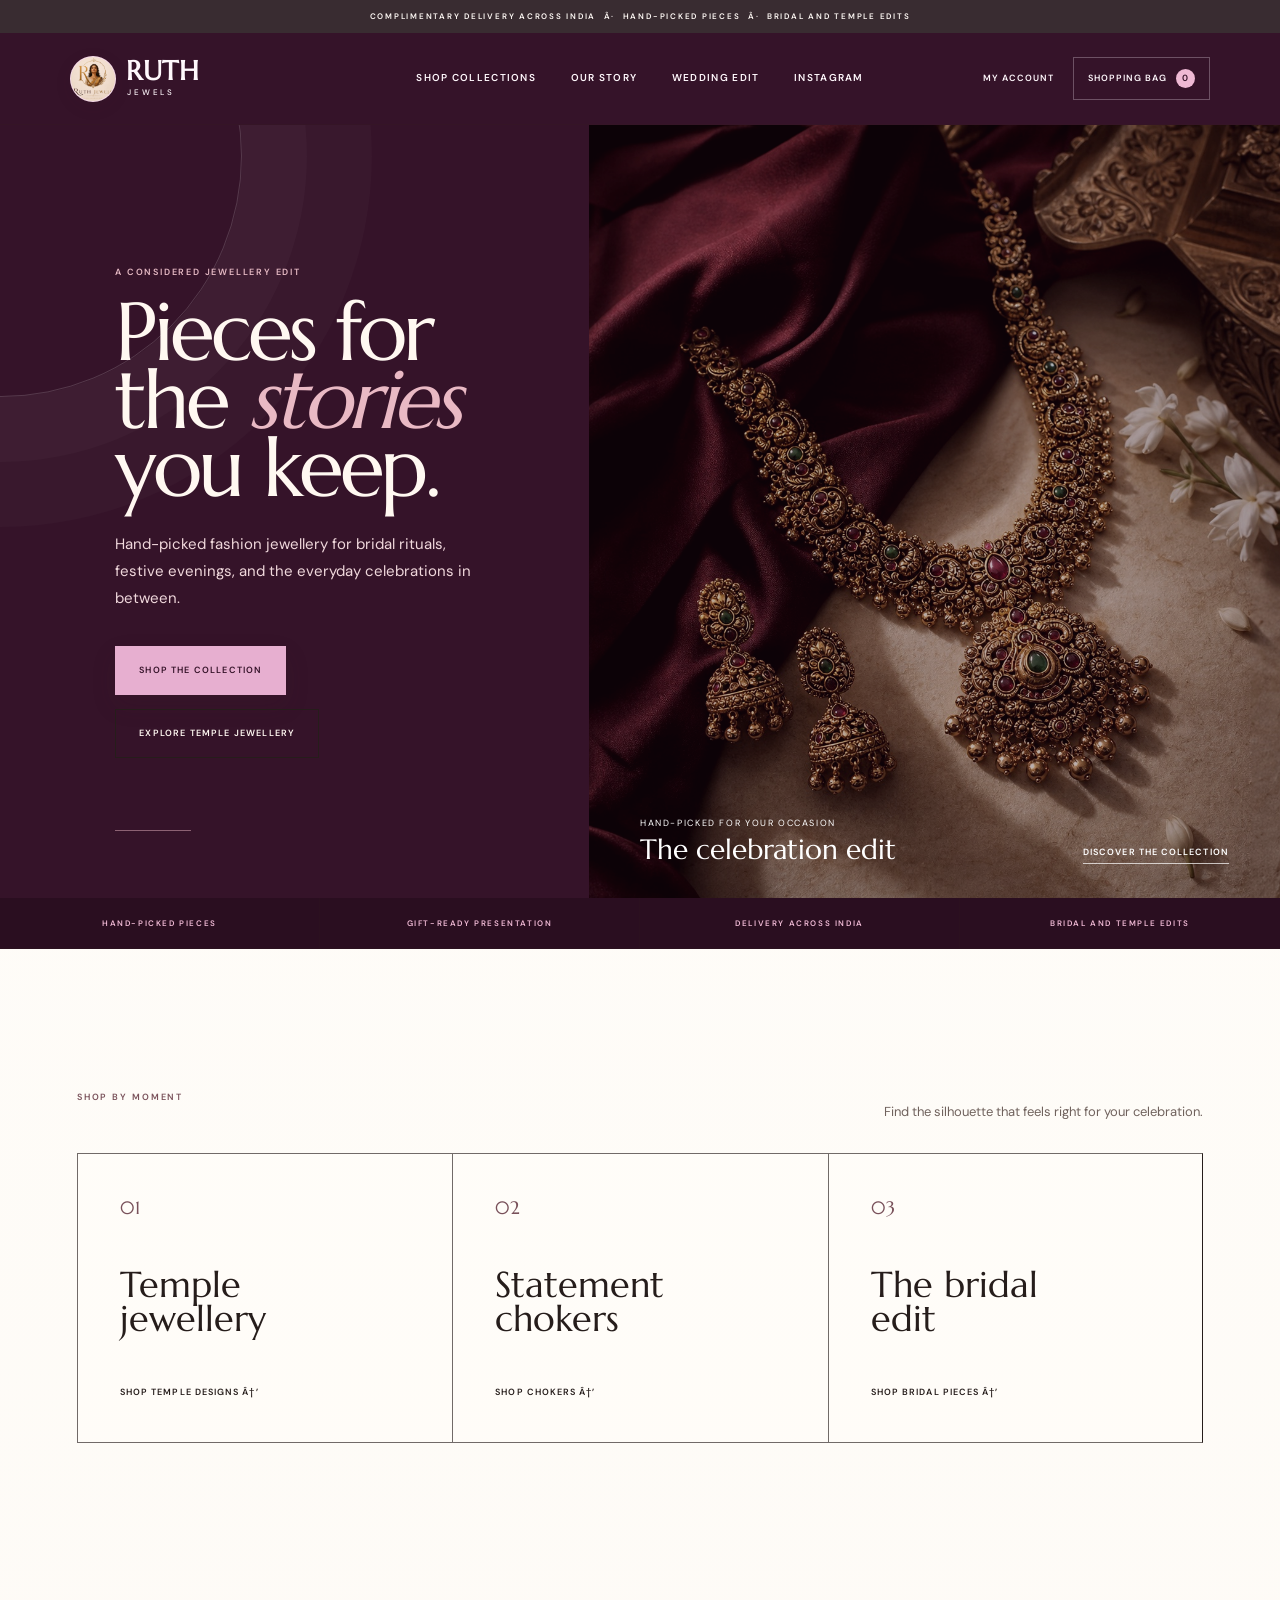
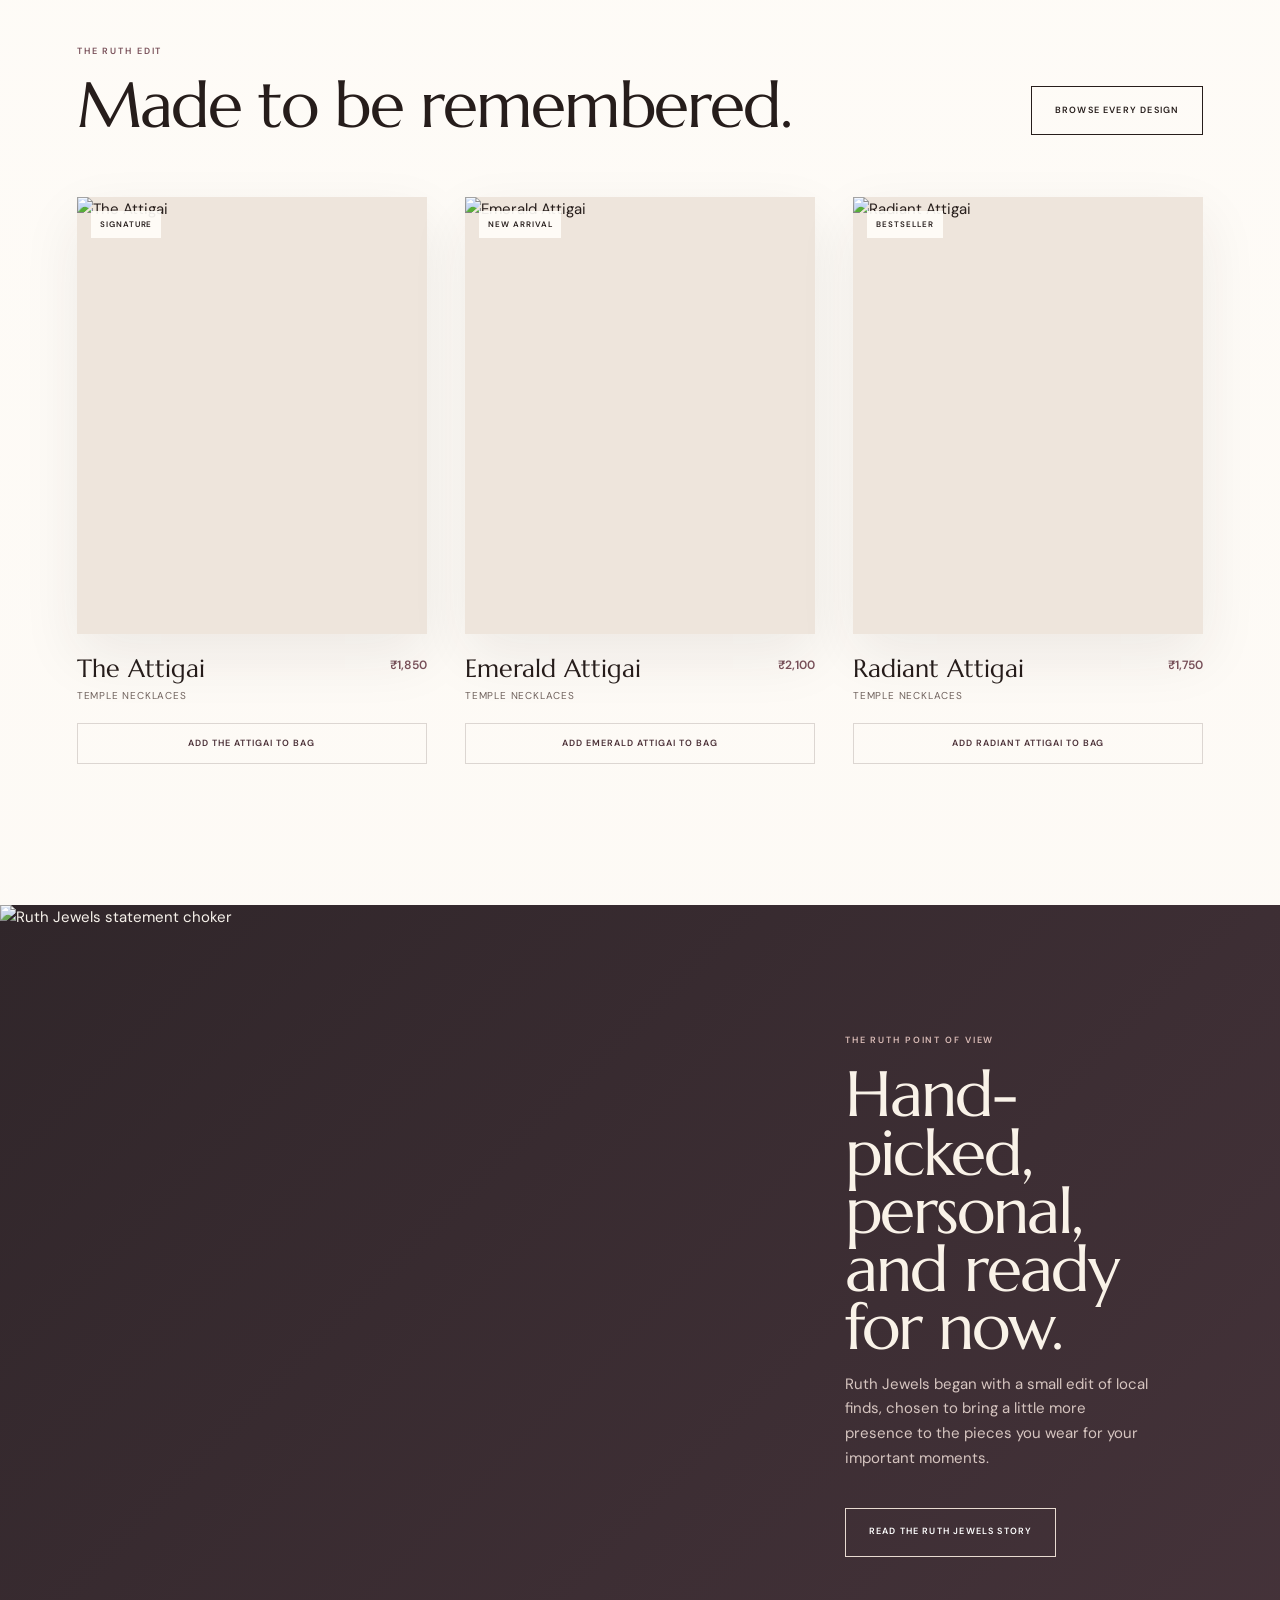
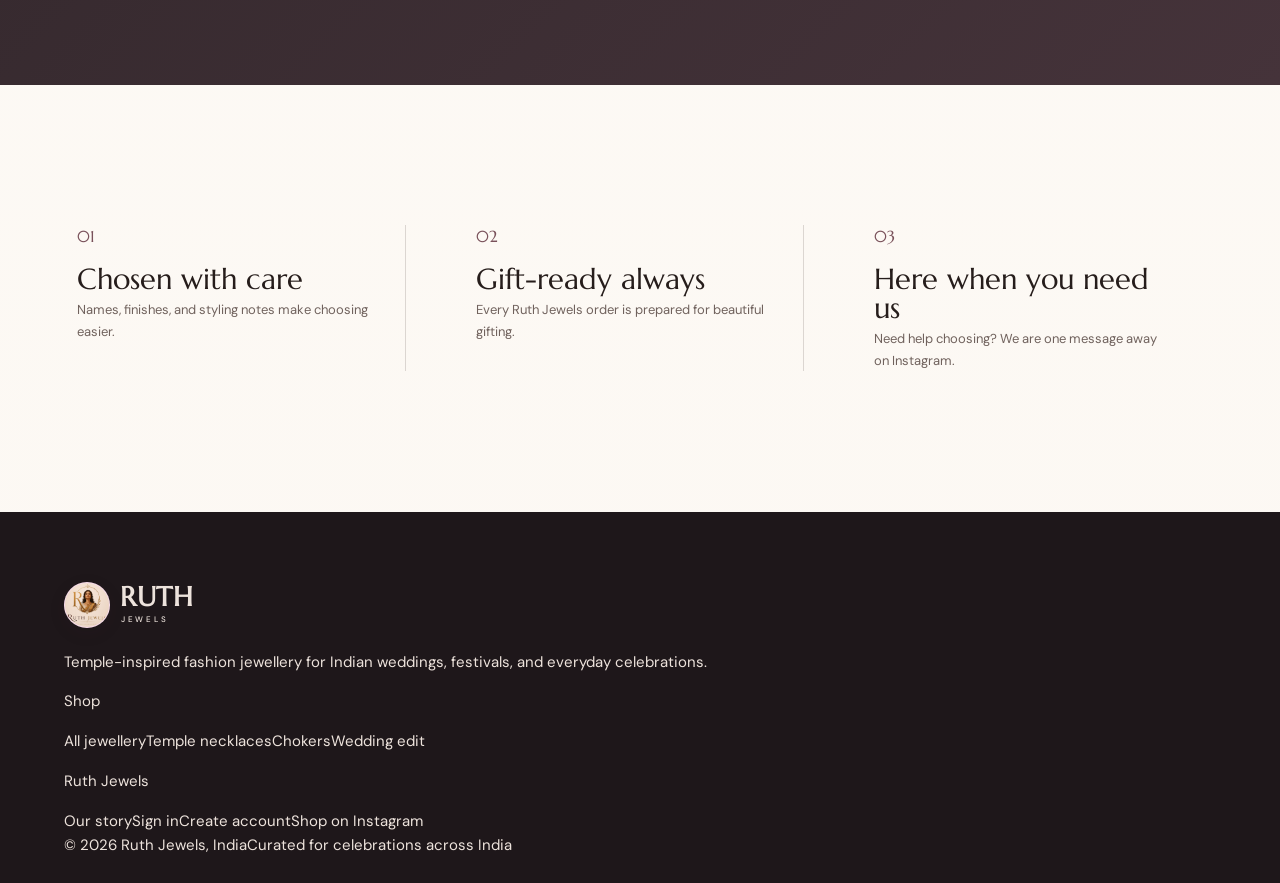
==== index.html @ 6a772dbc "Refresh Marcellus across site" ====
<!doctype html>
<html lang="en-IN">
  <head>
    <meta charset="utf-8">
    <meta name="viewport" content="width=device-width, initial-scale=1">
    <meta name="description" content="Ruth Jewels presents hand-picked fashion jewellery for Indian celebrations, gifting and everyday moments.">
    <title>Ruth Jewels | Pieces for the stories you keep</title>
    <link rel="icon" type="image/png" sizes="192x192" href="assets/ruth-jewels-favicon-v2.png">
    <link rel="apple-touch-icon" href="assets/ruth-jewels-favicon-v2.png">
    <link rel="preconnect" href="https://fonts.googleapis.com">
    <link rel="preconnect" href="https://fonts.gstatic.com" crossorigin>
    <link href="https://fonts.googleapis.com/css2?family=Marcellus&family=DM+Sans:wght@400;500;600&display=swap" rel="stylesheet">
    <link rel="stylesheet" href="styles.css?v=berry-font-1">
    <style>
      body.home-merged .site-header { background:#351329; color:#fff8fc; }
      body.home-merged .brand-emblem { border-color:rgba(255,228,242,.3); background:#f3d7e5; }
      body.home-merged .bag-link { border-color:rgba(255,240,249,.28); }
      body.home-merged .bag-count { background:#efb9d4; color:#351329; }
      body.home-merged .hero { grid-template-columns:.92fr 1.08fr; min-height:calc(100svh - 127px); background:#351329; }
      body.home-merged .hero:before { border-color:rgba(255,255,255,.16); box-shadow:0 0 0 65px rgba(255,255,255,.025),0 0 0 130px rgba(255,255,255,.018); }
      body.home-merged .hero-copy { justify-self:auto; max-width:700px; padding:clamp(62px,9vw,132px) clamp(27px,9vw,142px); color:#fff8f1; text-align:left; }
      body.home-merged .hero-copy>.eyebrow { justify-content:flex-start; color:#e6bac4; letter-spacing:.2em; }
      body.home-merged .hero-copy>.eyebrow:before,body.home-merged .hero-copy>.eyebrow:after { display:none; }
      body.home-merged .hero h1 { max-width:560px; margin:0; color:#fff8f1; font-size:clamp(61px,6.4vw,98px); line-height:.83; text-align:left; text-shadow:none; }
      body.home-merged .hero h1 em { background:none; color:#e9b9c4; -webkit-text-fill-color:currentColor; animation:none; }
      body.home-merged .hero-intro { max-width:390px; margin:29px 0 0; color:#f0d8dc; text-align:left; }
      body.home-merged .hero-actions { justify-content:flex-start; }
      body.home-merged .hero-copy:after { left:clamp(27px,9vw,142px); bottom:42px; width:76px; background:#e3b2bd; transform:none; }
      body.home-merged .hero-image--campaign { background:#5c2648; }
      body.home-merged .hero-image--campaign:after { background:rgba(40,8,23,.32); }
      body.home-merged .hero-image-caption { left:clamp(24px,4vw,54px); right:clamp(24px,4vw,54px); bottom:34px; }
      body.home-merged .button--primary { background:#e7afd0; color:#351329; }
      body.home-merged .button--primary:hover { background:#fff2f9; color:#351329; }
      body.home-merged .market-strip { background:#2a0e20; }
      body.home-merged .market-strip span { color:#efb9d4; }
      @media (max-width:800px) {
        body.home-merged .hero { grid-template-columns:1fr; min-height:700px; }
        body.home-merged .hero-copy { padding:72px 27px 92px; }
        body.home-merged .hero-image { position:absolute; inset:0; opacity:.42; }
        body.home-merged .hero-image-caption { display:none; }
        body.home-merged .hero-copy { z-index:3; }
      }
    </style>
  </head>
  <body class="home-dark home-merged">
    <div class="announcement">Complimentary delivery across India &nbsp;Â·&nbsp; Hand-picked pieces &nbsp;Â·&nbsp; Bridal and temple edits</div>
    <header class="site-header" data-header></header>
    <main>
      <section class="hero">
        <div class="hero-copy">
          <p class="eyebrow reveal">A considered jewellery edit</p>
          <h1 class="reveal">Pieces for the <em>stories</em> you keep.</h1>
          <p class="hero-intro reveal">Hand-picked fashion jewellery for bridal rituals, festive evenings, and the everyday celebrations in between.</p>
          <div class="hero-actions reveal"><a class="button button--primary" href="collections.html">Shop the collection</a><a class="button button--secondary" href="collections.html?category=Temple+Necklaces">Explore temple jewellery</a></div>
        </div>
        <div class="hero-image hero-image--campaign reveal">
          <img src="assets/ruth-jewels-editorial-hero.jpg" alt="Ruth Jewels fashion jewellery arranged for the celebration edit">
          <div class="hero-image-caption"><span>Hand-picked for your occasion</span><strong>The celebration edit</strong><a href="collections.html">Discover the collection</a></div>
        </div>
      </section>

      <section class="live-campaign" data-live-campaign hidden aria-live="polite"></section>

      <section class="market-strip" aria-label="Shopping promises"><span>Hand-picked pieces</span><span>Gift-ready presentation</span><span>Delivery across India</span><span>Bridal and temple edits</span></section>

      <section class="collection-links section-shell reveal">
        <div class="section-kicker"><p class="eyebrow">Shop by moment</p><p>Find the silhouette that feels right for your celebration.</p></div>
        <div class="collection-link-grid">
          <a href="collections.html?category=Temple+Necklaces" class="collection-link"><span>01</span><strong>Temple jewellery</strong><em>Shop temple designs â†’</em></a>
          <a href="collections.html?category=Chokers" class="collection-link"><span>02</span><strong>Statement chokers</strong><em>Shop chokers â†’</em></a>
          <a href="collections.html?category=Wedding+Edit" class="collection-link"><span>03</span><strong>The bridal edit</strong><em>Shop bridal pieces â†’</em></a>
        </div>
      </section>

      <section class="featured section-shell section-shell--wide">
        <div class="section-heading reveal"><div><p class="eyebrow">The Ruth edit</p><h2>Made to be remembered.</h2></div><a href="collections.html" class="button button--secondary">Browse every design</a></div>
        <div class="product-grid" data-featured-products></div>
      </section>

      <section class="atelier">
        <div class="atelier-image reveal"><img src="https://raw.githubusercontent.com/clinceraj/ruth-jewels-1/main/LAKSHMI%20CHOKER-01.png" alt="Ruth Jewels statement choker"></div>
        <div class="atelier-copy reveal"><p class="eyebrow">The Ruth point of view</p><h2>Hand-picked, personal, and ready for now.</h2><p>Ruth Jewels began with a small edit of local finds, chosen to bring a little more presence to the pieces you wear for your important moments.</p><a class="button button--light" href="about.html">Read the Ruth Jewels story</a></div>
      </section>

      <section class="promise section-shell">
        <div class="reveal"><span class="promise-icon">01</span><h3>Chosen with care</h3><p>Names, finishes, and styling notes make choosing easier.</p></div>
        <div class="reveal"><span class="promise-icon">02</span><h3>Gift-ready always</h3><p>Every Ruth Jewels order is prepared for beautiful gifting.</p></div>
        <div class="reveal"><span class="promise-icon">03</span><h3>Here when you need us</h3><p>Need help choosing? We are one message away on Instagram.</p></div>
      </section>
    </main>
    <footer data-footer></footer>
    <script src="app.js?v=owner-collection-2"></script>
  </body>
</html>
---- styles.css ----
:root {
  --ink:#261d1b; --ink-soft:#70625d; --wine:#79515a; --wine-deep:#4b3037;
  --plum:#34282d; --ivory:#fffdf9; --pearl:#f7f1eb; --rose:#e5d4d1;
  --line:rgba(49,31,28,.16); --white:#fffdf9;
  --serif:'Marcellus', Georgia, serif; --sans:'DM Sans', Arial, sans-serif;
  --shadow:0 24px 70px rgba(52,28,30,.13);
}
* { box-sizing:border-box; }
html { scroll-behavior:smooth; }
body { margin:0; color:var(--ink); background:linear-gradient(180deg,#fffdf9 0%,#fcf8f3 100%); font:400 15px/1.65 var(--sans); }
body:before { content:''; position:fixed; inset:0; z-index:-1; pointer-events:none; opacity:.22; background-image:url("data:image/svg+xml,%3Csvg viewBox='0 0 160 160' xmlns='http://www.w3.org/2000/svg'%3E%3Cfilter id='n'%3E%3CfeTurbulence type='fractalNoise' baseFrequency='.9' numOctaves='3' stitchTiles='stitch'/%3E%3C/filter%3E%3Crect width='100%25' height='100%25' filter='url(%23n)' opacity='.08'/%3E%3C/svg%3E"); }
img { display:block; max-width:100%; }
a { color:inherit; text-decoration:none; }
button,input { font:inherit; }
button { cursor:pointer; }
:focus-visible { outline:2px solid var(--wine); outline-offset:4px; }
.announcement { padding:10px 20px; background:#392c31; color:#fff9f5; text-align:center; font-size:8px; font-weight:600; letter-spacing:.22em; text-transform:uppercase; }
.site-header { position:sticky; top:0; z-index:20; min-height:92px; display:grid; grid-template-columns:1fr auto 1fr; align-items:center; padding:16px clamp(28px,5.5vw,92px); border-bottom:1px solid var(--line); background:rgba(251,248,242,.95); backdrop-filter:blur(16px); }
.brand { display:inline-flex; width:max-content; align-items:center; gap:10px; }
.brand-emblem { display:grid; place-items:center; width:46px; height:46px; overflow:hidden; border:1px solid rgba(98,47,58,.28); border-radius:50%; background:#f7ecdf; box-shadow:0 5px 18px rgba(63,30,39,.08); }
.brand-emblem img { width:100%; height:100%; object-fit:cover; object-position:center 28%; transform:scale(1.18); }
.brand-name { font:600 27px/.8 var(--serif); letter-spacing:.02em; text-transform:uppercase; }
.brand-name small { display:block; margin:6px 0 0 1px; font:500 8px/1 var(--sans); letter-spacing:.34em; }
.nav { display:flex; align-items:center; gap:clamp(18px,2.7vw,44px); }
.nav a { position:relative; padding:8px 0; font-size:10px; font-weight:600; letter-spacing:.13em; text-transform:uppercase; }
.nav a:after { content:''; position:absolute; left:0; right:0; bottom:2px; height:1px; background:var(--wine); transform:scaleX(0); transform-origin:right; transition:transform .35s ease; }
.nav a:hover:after,.nav a.is-current:after { transform:scaleX(1); transform-origin:left; }
.header-actions { display:flex; justify-self:end; align-items:center; gap:18px; font-size:9px; font-weight:600; letter-spacing:.12em; text-transform:uppercase; }
.bag-link { padding:11px 14px; border:1px solid var(--line); }
.bag-count { display:inline-grid; place-items:center; min-width:19px; height:19px; margin-left:5px; border-radius:50%; background:var(--wine); color:white; font-size:9px; }
.menu-toggle { display:none; border:1px solid var(--line); padding:9px 12px; background:transparent; font-size:10px; letter-spacing:.12em; text-transform:uppercase; }
.hero { position:relative; min-height:clamp(580px,calc(100svh - 125px),740px); display:grid; grid-template-columns:1fr 1fr; overflow:hidden; background:linear-gradient(135deg,#fffdf9 0%,#faf4ed 54%,#f1e6df 100%); }
.hero:before { content:''; position:absolute; width:480px; height:480px; left:-240px; top:-210px; border:1px solid rgba(121,81,90,.12); border-radius:50%; box-shadow:0 0 0 65px rgba(121,81,90,.025),0 0 0 130px rgba(121,81,90,.018); pointer-events:none; }
.hero-copy { position:relative; z-index:2; align-self:center; max-width:720px; padding:clamp(58px,7vw,100px) clamp(38px,7vw,112px); animation:hero-copy-enter 1.25s cubic-bezier(.2,.75,.25,1) both; }
.hero-copy:after { content:''; position:absolute; left:clamp(25px,7vw,108px); bottom:50px; width:80px; height:1px; background:var(--wine); opacity:.5; }
.eyebrow { margin:0 0 18px; color:var(--wine); font-size:9px; font-weight:600; letter-spacing:.21em; text-transform:uppercase; }
.hero h1,.page-intro h1,.story-hero h1 { margin:0 0 28px; font:500 clamp(56px,5.7vw,88px)/.84 var(--serif); letter-spacing:-.042em; }
.hero h1 em,.page-intro h1 em,.story-hero h1 em { color:var(--wine); font-weight:500; }
.hero-intro { max-width:500px; color:var(--ink-soft); font-size:15px; line-height:1.8; }
.hero-actions { display:flex; align-items:center; flex-wrap:wrap; gap:14px; margin-top:34px; }
.hero-image { position:relative; min-height:0; overflow:hidden; background:var(--pearl); }
.hero-image:after { content:''; position:absolute; inset:0; background:linear-gradient(180deg,rgba(30,13,17,.03) 50%,rgba(30,13,17,.45)); pointer-events:none; }
.hero-image img { width:100%; height:100%; position:absolute; object-fit:cover; object-position:center; filter:saturate(.76) contrast(1.02); transition:transform 1.5s cubic-bezier(.2,.75,.25,1); }
.hero-image:hover img { transform:scale(1.025); }
.hero-image--campaign { background:#2d171e; }
.hero-image--campaign:after { background:linear-gradient(180deg,rgba(24,9,14,.02) 38%,rgba(24,9,14,.72) 100%); }
.hero-image--campaign img { object-position:center 52%; filter:saturate(.86) contrast(1.03); animation:campaign-reveal 1.55s cubic-bezier(.2,.75,.25,1) .1s both; }
.hero-image-caption { position:absolute; z-index:2; left:38px; right:38px; bottom:34px; display:grid; grid-template-columns:1fr auto; align-items:end; color:white; }
.hero-image-caption span { grid-column:1; font-size:9px; letter-spacing:.18em; text-transform:uppercase; }
.hero-image-caption strong { grid-column:1; margin-top:5px; font:500 28px/1 var(--serif); }
.hero-image-caption a { grid-column:2; grid-row:1/3; padding-bottom:3px; border-bottom:1px solid rgba(255,255,255,.7); font-size:9px; font-weight:600; letter-spacing:.12em; text-transform:uppercase; }
.button { display:inline-flex; min-height:49px; align-items:center; justify-content:center; border:1px solid transparent; padding:0 23px; font-size:9px; font-weight:600; letter-spacing:.13em; line-height:1.25; text-align:center; text-transform:uppercase; transition:transform .25s ease,background .25s ease,color .25s ease,border-color .25s ease; }
.button:hover { transform:translateY(-2px); }
.button--primary { background:var(--wine-deep); color:white; box-shadow:0 10px 25px rgba(63,30,39,.13); }
.button--primary:hover { background:var(--ink); }
.button--secondary { border-color:var(--ink); background:transparent; }
.button--secondary:hover { background:var(--ink); color:white; }
.button--light { border-color:#e8dbd1; color:white; }
.button--light:hover { background:#f4e9df; color:var(--plum); }
.text-link { padding-bottom:3px; border-bottom:1px solid currentColor; font-size:10px; font-weight:600; letter-spacing:.11em; text-transform:uppercase; }
.market-strip { display:grid; grid-template-columns:repeat(4,1fr); border-bottom:1px solid var(--line); background:var(--white); }
.market-strip span { padding:20px 16px; border-right:1px solid var(--line); color:var(--wine-deep); text-align:center; font:600 8px var(--sans); letter-spacing:.2em; text-transform:uppercase; }
.market-strip span:last-child { border:0; }
.section-shell { max-width:1380px; margin:0 auto; padding:clamp(95px,11vw,170px) clamp(28px,6vw,92px); }
.section-shell--wide { max-width:1480px; }
.section-kicker { display:flex; justify-content:space-between; align-items:end; gap:25px; margin-bottom:30px; }
.section-kicker p:last-child { max-width:350px; margin:0; color:var(--ink-soft); font-size:13px; }
.collection-links { padding-bottom:60px; }
.collection-link-grid { display:grid; grid-template-columns:repeat(3,1fr); }
.collection-link { min-height:290px; padding:42px; border:1px solid rgba(38,29,27,.65); border-right:0; display:flex; flex-direction:column; justify-content:space-between; background:rgba(255,253,249,.55); transition:background .55s,color .55s,transform .55s,box-shadow .55s; }
.collection-link:last-child { border-right:1px solid var(--ink); }
.collection-link:hover { position:relative; z-index:1; background:var(--wine-deep); color:white; transform:translateY(-8px); box-shadow:0 28px 65px rgba(75,48,55,.16); }
.collection-link span { color:var(--wine); font:500 18px var(--serif); }
.collection-link:hover span { color:var(--rose); }
.collection-link strong { max-width:230px; font:500 36px/.94 var(--serif); }
.collection-link em { font-size:9px; font-style:normal; font-weight:600; letter-spacing:.12em; text-transform:uppercase; }
.section-heading { display:flex; align-items:end; justify-content:space-between; gap:30px; margin-bottom:62px; }
.section-heading h2,.atelier h2,.story-copy h2 { margin:0; font:500 clamp(42px,5vw,66px)/.91 var(--serif); letter-spacing:-.03em; }
.product-grid { display:grid; grid-template-columns:repeat(3,1fr); gap:70px 38px; }
.product-card { min-width:0; }
.product-image { display:block; position:relative; aspect-ratio:4/5; overflow:hidden; background:#eee5dc; box-shadow:0 22px 55px rgba(51,36,33,.08); }
.product-image:after { content:''; position:absolute; inset:0; background:linear-gradient(180deg,transparent 65%,rgba(30,14,18,.25)); opacity:0; transition:opacity .4s; }
.product-image img { width:100%; height:100%; object-fit:cover; transition:transform .8s cubic-bezier(.2,.75,.25,1),filter .5s; }
.product-card:hover .product-image img { transform:scale(1.035); filter:saturate(.82); }
.product-card:hover .product-image:after { opacity:1; }
.product-tag { position:absolute; z-index:2; left:14px; top:14px; padding:7px 9px; background:rgba(255,253,249,.92); font-size:8px; font-weight:600; letter-spacing:.12em; text-transform:uppercase; }
.image-action { position:absolute; z-index:2; left:15px; bottom:14px; color:white; opacity:0; transform:translateY(7px); font-size:9px; font-weight:600; letter-spacing:.13em; text-transform:uppercase; transition:.35s; }
.product-card:hover .image-action { opacity:1; transform:none; }
.product-info { display:grid; grid-template-columns:1fr auto; gap:7px 20px; padding-top:22px; }
.product-info h3 { margin:0; font:500 25px/1 var(--serif); }
.product-info p { grid-column:1; margin:0; color:var(--ink-soft); font-size:10px; text-transform:uppercase; letter-spacing:.08em; }
.product-price { align-self:start; color:var(--wine); font-size:12px; font-weight:600; }
.quick-add { grid-column:1/-1; width:100%; margin-top:11px; border:1px solid var(--line); padding:12px 14px; background:transparent; color:var(--wine-deep); text-align:center; font-size:9px; font-weight:600; letter-spacing:.11em; text-transform:uppercase; transition:.25s; }
.quick-add:hover { border-color:var(--wine-deep); background:var(--wine-deep); color:white; }
.atelier { display:grid; grid-template-columns:1.12fr .88fr; background:linear-gradient(135deg,#30262a,#45333a); color:#f9f2e8; }
.atelier-image { min-height:620px; overflow:hidden; }
.atelier-image img { width:100%; height:100%; object-fit:cover; filter:saturate(.7); }
.atelier-copy { align-self:center; max-width:650px; padding:clamp(85px,10vw,165px); }
.atelier-copy .eyebrow { color:#d9bbb6; }
.atelier-copy p:not(.eyebrow) { max-width:390px; color:#d6c5c0; }
.atelier-copy .button { margin-top:22px; }
.promise { display:grid; grid-template-columns:repeat(3,1fr); gap:70px; }
.promise>div { padding-right:34px; border-right:1px solid var(--line); }
.promise>div:last-child { border:0; }
.promise-icon { color:var(--wine); font:500 16px/1 var(--serif); }
.promise h3 { margin:15px 0 5px; font:500 29px/1 var(--serif); }
.promise p { max-width:300px; margin:0; color:var(--ink-soft); font-size:13px; }
.page-shell { min-height:58vh; }
.page-intro { max-width:960px; padding:clamp(68px,9vw,125px) clamp(20px,10vw,150px) clamp(44px,6vw,82px); }
.page-intro h1 { font-size:clamp(56px,7vw,92px); }
.page-intro>p:last-child { max-width:500px; color:var(--ink-soft); }
.catalogue { padding-top:0; }
.filter-bar { display:flex; gap:8px; flex-wrap:wrap; margin-bottom:32px; }
.filter-button,.sort-button { border:1px solid var(--line); background:transparent; padding:12px 15px; font-size:9px; font-weight:600; letter-spacing:.1em; text-transform:uppercase; transition:.25s; }
.filter-button.is-active,.filter-button:hover { background:var(--wine-deep); border-color:var(--wine-deep); color:white; }
.catalogue-meta { display:flex; align-items:center; justify-content:space-between; border-top:1px solid var(--line); padding:14px 0 25px; color:var(--ink-soft); font-size:11px; }
.sort-button { border:0; padding:8px 0; color:var(--wine-deep); }
.product-page { max-width:1400px; margin:0 auto; padding:clamp(35px,6vw,80px) clamp(20px,5vw,72px) clamp(75px,9vw,125px); }
.breadcrumbs { margin-bottom:25px; color:var(--ink-soft); font-size:9px; letter-spacing:.1em; text-transform:uppercase; }
.breadcrumbs a { text-decoration:underline; text-underline-offset:3px; }
.product-detail { display:grid; grid-template-columns:1.08fr .92fr; gap:clamp(38px,7vw,105px); }
.product-detail-image { aspect-ratio:4/5; background:var(--pearl); box-shadow:var(--shadow); }
.product-detail-image img { width:100%; height:100%; object-fit:cover; }
.product-detail-copy { align-self:start; padding-top:20px; }
.product-detail-copy h1 { margin:0 0 13px; font:500 clamp(48px,6vw,72px)/.88 var(--serif); letter-spacing:-.03em; }
.product-detail-price { margin:0; color:var(--wine); font-size:16px; font-weight:600; }
.tax-note { margin:2px 0 29px; color:var(--ink-soft); font-size:9px; }
.product-detail-description { max-width:450px; color:var(--ink-soft); }
.product-meta { margin:32px 0; padding:17px 0; border-top:1px solid var(--line); border-bottom:1px solid var(--line); }
.product-meta div { display:flex; justify-content:space-between; gap:25px; padding:8px 0; font-size:11px; }
.product-meta span { color:var(--ink-soft); }
.product-meta strong { max-width:58%; text-align:right; font-weight:500; }
.add-to-cart { width:100%; min-height:56px; }
.product-back { width:100%; margin-top:10px; }
.cart-page,.checkout-page { max-width:1180px; margin:0 auto; padding:clamp(58px,8vw,110px) clamp(20px,5vw,70px); }
.cart-page h1,.checkout-page h1 { margin:0 0 38px; font:500 clamp(54px,6vw,78px)/.9 var(--serif); }
.cart-layout { display:grid; grid-template-columns:1fr 350px; gap:70px; }
.cart-line { display:grid; grid-template-columns:115px 1fr auto; gap:22px; padding:0 0 20px; margin-bottom:20px; border-bottom:1px solid var(--line); }
.cart-line img { width:115px; height:142px; object-fit:cover; }
.cart-line h2 { margin:4px 0 7px; font:500 28px/1 var(--serif); }
.cart-line p { margin:0; color:var(--ink-soft); font-size:11px; }
.line-price { color:var(--wine); font-size:13px; font-weight:600; }
.quantity { display:inline-flex; align-items:center; margin-top:17px; border:1px solid var(--line); }
.quantity button { width:34px; height:31px; border:0; background:transparent; }
.quantity span { display:grid; place-items:center; width:30px; font-size:12px; }
.remove { margin-top:11px; border:0; padding:0; background:transparent; color:var(--ink-soft); font-size:9px; letter-spacing:.1em; text-transform:uppercase; text-decoration:underline; }
.cart-summary,.order-summary { align-self:start; padding:29px; background:var(--pearl); }
.cart-summary h2,.order-summary h2 { margin:0 0 20px; font:500 32px/1 var(--serif); }
.summary-row { display:flex; justify-content:space-between; gap:15px; padding:8px 0; color:var(--ink-soft); font-size:11px; }
.summary-total { display:flex; justify-content:space-between; gap:15px; margin:12px 0 21px; padding-top:16px; border-top:1px solid var(--line); font-weight:600; }
.cart-summary .button { width:100%; }
.empty-state { padding:70px 20px; text-align:center; border-top:1px solid var(--line); }
.empty-state h2 { margin:0 0 10px; font:500 44px/1 var(--serif); }
.empty-state p { color:var(--ink-soft); }
.empty-state .button { margin-top:20px; }
.checkout-grid { display:grid; grid-template-columns:1fr 360px; gap:70px; }
.checkout-form { max-width:610px; }
.checkout-form h2 { margin:0 0 23px; font:500 33px/1 var(--serif); }
.checkout-form h2:not(:first-child) { margin-top:46px; }
.checkout-form label { display:block; margin:14px 0; color:var(--ink-soft); font-size:10px; font-weight:600; letter-spacing:.08em; text-transform:uppercase; }
.checkout-form input { width:100%; margin-top:7px; border:1px solid var(--line); border-radius:0; padding:14px; background:var(--white); color:var(--ink); outline-color:var(--wine); font-size:14px; letter-spacing:normal; text-transform:none; }
.form-row { display:grid; grid-template-columns:1fr 1fr; gap:14px; }
.payment-note { margin-bottom:24px; padding:17px; border-left:3px solid var(--wine); background:var(--pearl); color:var(--ink-soft); font-size:12px; }
.checkout-form .button { width:100%; }
.summary-item { display:flex; gap:11px; margin:12px 0; font-size:11px; }
.summary-item img { width:48px; height:58px; object-fit:cover; }
.summary-item div { flex:1; }
.summary-item strong { display:block; font:500 17px/1 var(--serif); }
.account-page { display:grid; grid-template-columns:1.08fr .92fr; min-height:760px; background:var(--white); }
.account-image { background:var(--pearl); overflow:hidden; }
.account-image img { width:100%; height:100%; min-height:760px; object-fit:cover; filter:saturate(.75); }
.account-image--brand { display:grid; place-items:center; padding:clamp(35px,6vw,90px); background:#f6ebde; }
.account-image--brand img { width:min(92%,760px); height:auto; min-height:0; aspect-ratio:1; object-fit:contain; filter:none; box-shadow:0 35px 90px rgba(72,43,32,.12); }
.account-panel { align-self:center; width:100%; max-width:610px; padding:clamp(75px,9vw,145px); }
.account-panel h1 { margin:0 0 13px; font:500 clamp(57px,6vw,76px)/.89 var(--serif); }
.account-panel>p:not(.eyebrow) { color:var(--ink-soft); }
.account-panel form { margin-top:42px; }
.account-panel label { display:block; margin:15px 0; color:var(--ink-soft); font-size:10px; font-weight:600; letter-spacing:.08em; text-transform:uppercase; }
.account-panel input { width:100%; margin-top:9px; border:1px solid var(--line); padding:14px 15px; background:var(--ivory); outline-color:var(--wine); }
.account-panel .button { width:100%; margin-top:20px; }
.form-switch { margin-top:22px; text-align:center; font-size:12px; }
.form-switch a { text-decoration:underline; }
.demo-label { margin-top:37px; padding-top:15px; border-top:1px solid var(--line); font-size:11px; }
.form-security { margin:18px 0 0; padding:15px 17px; border-left:2px solid var(--wine); background:var(--pearl); color:var(--ink-soft); font-size:11px; }
.story-hero { min-height:650px; display:grid; grid-template-columns:1fr 1fr; background:var(--pearl); }
.story-hero>div { align-self:center; padding:clamp(58px,9vw,128px); }
.story-hero h1 { font-size:clamp(60px,7vw,96px); }
.story-hero img { width:100%; height:100%; min-height:520px; object-fit:cover; filter:saturate(.73); }
.story-copy { max-width:760px; margin:0 auto; padding:clamp(75px,11vw,155px) 27px; text-align:center; }
.story-copy h2 { margin-bottom:29px; }
.story-copy p:not(.eyebrow) { margin:16px auto; color:var(--ink-soft); }
.story-copy .button { margin-top:22px; }
.values { display:grid; grid-template-columns:repeat(3,1fr); background:var(--plum); color:#f8f1e7; }
.values>div { min-height:290px; padding:42px; border-right:1px solid rgba(255,255,255,.17); }
.values>div:last-child { border:0; }
.values span { color:#d9bcb7; font:500 18px var(--serif); }
.values h3 { margin:31px 0 8px; font:500 35px/1 var(--serif); }
.values p { color:#cdbdb8; font-size:13px; }
footer { padding:70px clamp(20px,5vw,72px) 25px; background:#1e171a; color:#ede3dc; }
.footer-top { max…1556 tokens truncated…tion-kicker p:last-child,body .product-info p,body .promise p { color:var(--ink-soft); }
body .hero-intro { margin-inline:auto; text-wrap:balance; }
body .hero-actions { justify-content:center; }
body .hero-copy:after { left:50%; bottom:42px; width:72px; background:linear-gradient(90deg,transparent,var(--wine),transparent); transform:translateX(-50%); }
body .brand { transition:transform .4s cubic-bezier(.2,.75,.25,1); }
body .brand:hover { transform:translateY(-2px); }
body .button { position:relative; overflow:hidden; }
body .button:after { content:''; position:absolute; inset:-40% auto -40% -55%; width:34%; background:linear-gradient(90deg,transparent,rgba(255,255,255,.32),transparent); transform:skewX(-18deg); transition:left .7s ease; }
body .button:hover:after { left:125%; }
body .button--primary { background:#d8aa8a; color:#1a1114; box-shadow:0 14px 34px rgba(0,0,0,.28); }
body .button--primary:hover { background:#f1ddd0; color:#170f12; }
body .button--secondary { border-color:rgba(245,236,231,.72); color:var(--ink); }
body .button--secondary:hover { background:var(--ink); color:#181013; }
body .market-strip { border-color:var(--line); background:#151012; }
body .market-strip span { border-color:var(--line); color:#d8b59e; }
body .collection-links,body .featured,body .promise { background:transparent; }
body .collection-link { border-color:rgba(245,236,231,.32); background:rgba(255,255,255,.018); }
body .collection-link:last-child { border-color:rgba(245,236,231,.32); }
body .collection-link:hover { background:#6b3445; box-shadow:0 30px 75px rgba(0,0,0,.34); }
body .collection-link span,body .product-price,body .promise-icon { color:var(--wine); }
body .section-heading h2,body .atelier h2 { text-wrap:balance; }
body .product-image { background:#241b1e; box-shadow:0 24px 60px rgba(0,0,0,.3); }
body .quick-add { border-color:var(--line); color:#e8c7b2; }
body .quick-add:hover { border-color:#d5a485; background:#d5a485; color:#170f12; }
body .account-image--brand { background:radial-gradient(circle at 50% 44%,#39202a 0,#1d1317 52%,#0e0a0c 100%); }
body .account-image--brand img { width:min(68%,560px); border:1px solid rgba(211,160,126,.22); border-radius:2px; mix-blend-mode:multiply; filter:saturate(.86) contrast(1.01); box-shadow:0 28px 80px rgba(0,0,0,.42),0 0 90px rgba(211,160,126,.13); }
body .account-panel input,body .checkout-form input { border-color:var(--line); background:#1d1619; color:var(--ink); }
body .account-panel input::placeholder,body .checkout-form input::placeholder { color:#8f7d79; }
body .cart-summary,body .order-summary,body .payment-note { border:1px solid var(--line); background:#1c1518; }
body .page-intro>p:last-child,body .product-detail-description,body .tax-note,body .breadcrumbs { color:var(--ink-soft); }
body .atelier { background:linear-gradient(135deg,#0d090b,#2e1921); }
body .promise>div { border-color:var(--line); }
body footer { border-top:1px solid var(--line); background:#090607; }
.reveal { opacity:0; transform:translateY(16px); filter:blur(2px); transition:opacity 1s cubic-bezier(.2,.75,.25,1) var(--reveal-delay,0ms),transform 1s cubic-bezier(.2,.75,.25,1) var(--reveal-delay,0ms),filter 1s ease var(--reveal-delay,0ms); }
.reveal.is-visible { opacity:1; transform:none; filter:none; }
@keyframes hero-copy-enter { from { opacity:0; transform:translateY(18px); filter:blur(5px); } to { opacity:1; transform:none; filter:none; } }
@keyframes logo-reveal { from { opacity:0; transform:scale(.9); filter:blur(8px); box-shadow:0 0 0 rgba(72,43,32,0); } to { opacity:1; transform:scale(1); filter:none; box-shadow:0 30px 85px rgba(72,43,32,.14); } }
@keyframes halo-reveal { from { opacity:0; transform:scale(.72); } 55% { opacity:1; } to { opacity:.72; transform:scale(1); } }
@keyframes campaign-reveal { from { opacity:0; transform:scale(1.06); filter:saturate(.6) blur(6px); } to { opacity:1; transform:scale(1); filter:saturate(.86) contrast(1.03); } }
@keyframes champagne-shift { 0%,100% { background-position:0 50%; } 50% { background-position:100% 50%; } }
@media (prefers-reduced-motion:reduce) { *,*:before,*:after { scroll-behavior:auto!important; animation:none!important; transition-duration:.01ms!important; transition-delay:0ms!important; } .reveal { opacity:1; transform:none; filter:none; } }
@media (max-width:920px) {
  .site-header { grid-template-columns:1fr auto auto; gap:12px; min-height:72px; padding:12px 20px; }
  .menu-toggle { display:block; }
  .nav { position:absolute; top:100%; left:0; right:0; display:none; padding:22px; border-bottom:1px solid var(--line); background:var(--ivory); box-shadow:var(--shadow); }
  body .nav { background:#171113; }
  .menu-open .nav { display:grid; gap:13px; }
  .header-actions a:first-child { display:none; }
  .hero { grid-template-columns:1fr; }
  .hero-copy { max-width:none; }
  .hero-copy:after { display:none; }
  .hero-image { min-height:520px; }
  .hero-image--campaign img { object-position:center 48%; }
  .collection-link-grid,.product-grid { grid-template-columns:repeat(2,1fr); }
  .collection-link:nth-child(2) { border-right:1px solid var(--ink); }
  .collection-link:last-child { grid-column:1/-1; border-top:0; }
  .atelier,.story-hero,.account-page { grid-template-columns:1fr; }
  .atelier-image { min-height:470px; }
  .atelier-copy { padding:75px 28px; }
  .promise { gap:26px; }
  .product-detail { grid-template-columns:1fr; gap:30px; }
  .product-detail-copy { padding:0; }
  .cart-layout,.checkout-grid { grid-template-columns:1fr; gap:34px; }
  .account-image img { min-height:390px; max-height:480px; }
  .account-image--brand img { min-height:0; max-height:none; }
  .account-panel { padding:70px 25px; }
  .story-hero img { min-height:400px; max-height:500px; }
  .values { grid-template-columns:1fr; }
  .values>div { min-height:auto; border-right:0; border-bottom:1px solid rgba(255,255,255,.17); }
  .footer-top { grid-template-columns:1fr 1fr; }
  .footer-brand { grid-column:1/-1; }
  .overview-grid { grid-template-columns:1fr; }
  .overview-grid article { border-right:1px solid var(--line); border-bottom:0; }
  .overview-grid article:last-child { border-bottom:1px solid var(--line); }
}
@media (max-width:600px) {
  .announcement { font-size:7px; letter-spacing:.1em; }
  .brand-name { font-size:22px; }
  .brand-emblem { width:38px; height:38px; }
  .header-actions { gap:5px; }
  .bag-link { padding:9px 10px; font-size:0; }
  .bag-link:before { content:'Bag'; font-size:9px; }
  .hero h1,.page-intro h1,.story-hero h1 { font-size:53px; }
  .hero-actions { align-items:stretch; flex-direction:column; }
  .hero-actions .button { width:100%; }
  .hero-image { min-height:390px; }
  .hero-image--campaign { min-height:470px; }
  .hero-image-caption { left:22px; right:22px; bottom:22px; }
  .hero-image-caption a { display:none; }
  .market-strip { grid-template-columns:1fr 1fr; }
  .market-strip span:nth-child(2) { border-right:0; }
  .market-strip span:nth-child(-n+2) { border-bottom:1px solid var(--line); }
  .section-kicker,.section-heading { align-items:start; flex-direction:column; }
  .collection-link-grid,.product-grid,.promise,.form-row { grid-template-columns:1fr; }
  .collection-link { min-height:175px; border-right:1px solid var(--ink); border-bottom:0; }
  .collection-link:not(:first-child) { border-top:0; }
  .collection-link:last-child { grid-column:auto; }
  .product-grid { gap:35px; }
  .product-grid--all { grid-template-columns:repeat(2,1fr); gap:30px 11px; }
  .product-grid--all .product-info { grid-template-columns:1fr; }
  .product-grid--all .product-price { grid-row:2; }
  .product-grid--all .product-info h3 { font-size:21px; }
  .product-grid--all .product-tag,.product-grid--all .image-action { display:none; }
  .promise>div { padding:0 0 24px; border-right:0; border-bottom:1px solid var(--line); }
  .promise>div:last-child { border-bottom:0; }
  .cart-line { grid-template-columns:85px 1fr; gap:14px; }
  .cart-line img { width:85px; height:112px; }
  .line-price { grid-column:2; }
  .footer-top { grid-template-columns:1fr; gap:32px; }
  .footer-brand { grid-column:auto; }
  .footer-bottom { flex-direction:column; gap:8px; }
  .overview-heading { align-items:start; flex-direction:column; }
  .upi-qr { width:220px; min-height:220px; padding:10px; }
  .upi-qr img,.upi-qr canvas { width:200px!important; height:200px!important; }
  .story-hero>div { padding:72px 25px; }
  .values>div { padding:34px 25px; }
}

.live-campaign { display:flex; align-items:center; justify-content:space-between; gap:28px; padding:30px clamp(28px,6vw,92px); background:linear-gradient(110deg,#6f344c,#26141c); color:#fff7f1; }
.live-campaign[hidden] { display:none; }
.live-campaign .eyebrow { margin-bottom:6px; color:#e7b9c4; }
.live-campaign h2 { margin:0; font:500 clamp(31px,3.5vw,48px)/.95 var(--serif); }
.live-campaign p:not(.eyebrow) { max-width:690px; margin:9px 0 0; color:#f4d9df; font-size:13px; }
.live-campaign .button { flex:0 0 auto; border-color:rgba(255,255,255,.7); color:#fff9f5; }

.admin-page { min-width:320px; }
.admin-shell { width:min(1440px,100%); min-height:70vh; margin:0 auto; padding:clamp(54px,8vw,110px) clamp(22px,6vw,92px); }
.admin-loading,.admin-gate { max-width:760px; min-height:48vh; display:grid; align-content:center; justify-items:start; }
.admin-loading h1,.admin-gate h1,.admin-heading h1 { margin:0; font:500 clamp(52px,6.7vw,92px)/.84 var(--serif); letter-spacing:-.04em; }
.admin-gate>p:not(.eyebrow) { max-width:570px; margin:25px 0 30px; color:var(--ink-soft); font-size:15px; }
.admin-gate>.text-link { margin-top:24px; }
.admin-gate--setup { max-width:840px; }
.owner-uid { width:100%; display:grid; grid-template-columns:auto minmax(0,1fr) auto; align-items:center; gap:15px; margin:12px 0 10px; padding:16px; border:1px solid var(--line); background:rgba(255,255,255,.03); }
.owner-uid span { color:var(--ink-soft); font-size:9px; font-weight:600; letter-spacing:.13em; text-transform:uppercase; }
.owner-uid code { overflow:auto; color:#f2c7b3; font:500 12px var(--sans); }
.admin-help { margin:22px 0!important; font-size:12px!important; }
.text-button { border:0; padding:8px 0; background:transparent; color:var(--ink-soft); font-size:9px; font-weight:600; letter-spacing:.13em; text-transform:uppercase; }
.text-button:hover { color:var(--ink); }
.admin-heading { display:flex; align-items:end; justify-content:space-between; gap:35px; margin-bottom:54px; }
.admin-heading p:last-child { margin:13px 0 0; color:var(--ink-soft); }
.admin-heading-actions { display:flex; align-items:center; gap:17px; }
.admin-nav { display:flex; flex-wrap:wrap; gap:9px 26px; margin-bottom:28px; padding-bottom:17px; border-bottom:1px solid var(--line); }
.admin-nav a { color:#e6bca8; font-size:9px; font-weight:600; letter-spacing:.16em; text-transform:uppercase; }
.admin-stats { display:grid; grid-template-columns:repeat(3,1fr); margin-bottom:90px; }
.admin-stats article { min-height:160px; display:grid; align-content:space-between; padding:26px; border:1px solid var(--line); border-right:0; background:rgba(255,255,255,.018); }
.admin-stats article:last-child { border-right:1px solid var(--line); }
.admin-stats span { color:var(--ink-soft); font-size:9px; font-weight:600; letter-spacing:.13em; text-transform:uppercase; }
.admin-stats strong { color:#f0c7b1; font:500 56px/.85 var(--serif); }
.admin-section { scroll-margin-top:105px; margin:0 0 110px; }
.admin-section .section-heading { display:flex; justify-content:space-between; align-items:end; gap:34px; margin-bottom:30px; }
.admin-section .section-heading h2 { margin:0; font:500 clamp(42px,4vw,61px)/.87 var(--serif); letter-spacing:-.03em; }
.admin-section .section-heading>p { max-width:370px; margin:0; color:var(--ink-soft); font-size:13px; }
.admin-form,.admin-inline-form { border:1px solid var(--line); padding:clamp(22px,4vw,42px); background:#1a1316; }
.admin-import { display:flex; align-items:center; justify-content:space-between; gap:26px; margin:0 0 22px; padding:20px 22px; border:1px solid rgba(216,170,138,.34); background:rgba(216,170,138,.07); }
.admin-import strong { font:500 26px/1 var(--serif); }
.admin-import p { max-width:560px; margin:7px 0 0; color:var(--ink-soft); font-size:12px; }
.admin-form label,.admin-inline-form label,.admin-order label { display:block; margin:0 0 15px; color:var(--ink-soft); font-size:9px; font-weight:600; letter-spacing:.12em; text-transform:uppercase; }
.admin-form input,.admin-form textarea,.admin-form select,.admin-inline-form input,.admin-order select { width:100%; margin-top:8px; border:1px solid var(--line); padding:13px 14px; background:#120e10; color:var(--ink); font:400 14px var(--sans); letter-spacing:normal; text-transform:none; }
.admin-form textarea { min-height:95px; resize:vertical; }
.admin-form input[type=file] { padding:10px; color:#baa6a0; font-size:11px; }
.admin-form-note { margin:4px 0 0; color:var(--ink-soft); font-size:11px; }
.admin-form-actions { display:flex; flex-wrap:wrap; gap:12px; margin-top:24px; }
.admin-form-actions .button { min-width:200px; }
.admin-form .form-message,.admin-inline-form .form-message { max-width:none; }
.admin-list { margin-top:22px; }
.admin-record { display:grid; grid-template-columns:72px minmax(0,1fr) auto; gap:17px; align-items:center; padding:16px 0; border-bottom:1px solid var(--line); }
.admin-record img { width:72px; height:82px; object-fit:cover; background:#21181c; }
.admin-record span,.admin-order span { display:block; color:#dcb09b; font-size:8px; font-weight:600; letter-spacing:.14em; text-transform:uppercase; }
.admin-record h3,.admin-order h3 { margin:5px 0; font:500 27px/1 var(--serif); }
.admin-record p,.admin-order p { margin:0; color:var(--ink-soft); font-size:11px; }
.admin-record-actions { display:flex; flex-wrap:wrap; justify-content:flex-end; gap:14px; }
.text-link--danger { color:#e39d9d; }
.admin-record--compact { grid-template-columns:minmax(0,1fr) auto; }
.admin-record--compact p { max-width:620px; }
.admin-empty { margin:20px 0; color:var(--ink-soft); font-size:13px; }
.admin-inline-form { display:grid; grid-template-columns:minmax(0,1fr) auto; align-items:end; gap:16px; }
.admin-inline-form .form-message { grid-column:1/-1; margin:0; }
.admin-chips { display:flex; flex-wrap:wrap; gap:9px; margin-top:22px; }
.admin-chips span { display:inline-flex; align-items:center; gap:9px; padding:7px 10px 7px 13px; border:1px solid var(--line); color:#efc8b4; font-size:10px; }
.admin-chips button { width:18px; height:18px; border:0; border-radius:50%; background:#492b35; color:#fff1eb; line-height:1; }
.admin-orders { border-top:1px solid var(--line); }
.admin-order { display:grid; grid-template-columns:minmax(0,1fr) 250px; gap:30px; align-items:center; padding:23px 0; border-bottom:1px solid var(--line); }
.admin-order label { margin:0; }
.admin-order select { font-size:12px; }

@media (max-width:920px) {
  .live-campaign { align-items:flex-start; flex-direction:column; }
  .admin-heading,.admin-section .section-heading { align-items:start; flex-direction:column; }
  .admin-stats { margin-bottom:65px; }
  .admin-order { grid-template-columns:1fr; gap:12px; }
  .admin-order select { max-width:340px; }
}
@media (max-width:600px) {
  .admin-shell { padding-top:58px; }
  .owner-uid { grid-template-columns:1fr; gap:9px; }
  .owner-uid .button { justify-self:start; }
  .admin-heading-actions { width:100%; justify-content:space-between; }
  .admin-stats { grid-template-columns:1fr; }
  .admin-stats article { min-height:120px; border-right:1px solid var(--line); border-bottom:0; }
  .admin-stats article:last-child { border-bottom:1px solid var(--line); }
  .admin-inline-form { grid-template-columns:1fr; }
  .admin-import { align-items:stretch; flex-direction:column; }
  .admin-import .button { width:100%; }
  .admin-inline-form .button { width:100%; }
  .admin-record { grid-template-columns:56px minmax(0,1fr); gap:12px; }
  .admin-record img { width:56px; height:67px; }
  .admin-record-actions { grid-column:1/-1; justify-content:flex-start; }
  .admin-record--compact { grid-template-columns:1fr; }
  .admin-form-actions .button { width:100%; }
}

/* Signature berry theme */
body {
  --ink:#fff7fb;
  --ink-soft:#d7bdca;
  --wine:#efb9d4;
  --wine-deep:#351329;
  --plum:#351329;
  --ivory:#210b19;
  --pearl:#2b0f21;
  --rose:#9b5878;
  --line:rgba(255,240,249,.17);
  --white:#270d1e;
  --shadow:0 28px 80px rgba(20,2,13,.4);
  background:radial-gradient(circle at 72% 5%,#6a2b51 0,#351329 38%,#1b0814 76%);
}
body .announcement { border-bottom-color:rgba(255,235,247,.22); background:#351329; color:#fff8fc; }
body .site-header { background:rgba(43,14,33,.94); }
body .brand-emblem { border-color:rgba(255,228,242,.3); background:#f3d7e5; }
body .bag-count { background:#efb9d4; color:#351329; }
body .hero { background:linear-gradient(135deg,#351329 0%,#471a37 54%,#210b19 100%); }
body .hero:before { border-color:rgba(239,185,212,.2); box-shadow:0 0 0 65px rgba(239,185,212,.04),0 0 0 130px rgba(239,185,212,.024); }
body .hero h1 em { background:linear-gradient(100deg,#e6a9c8 10%,#fff1f8 48%,#c4759e 86%); background-size:220% 100%; -webkit-background-clip:text; background-clip:text; }
body .button--primary { background:#e7afd0; color:#351329; }
body .button--primary:hover { background:#fff2f9; color:#351329; }
body .button--secondary { border-color:rgba(255,240,249,.76); }
body .button--secondary:hover { background:#fff2f9; color:#351329; }
body .market-strip { background:#2a0e20; }
body .market-strip span { color:#efb9d4; }
body .collection-link:hover { background:#54203f; }
body .product-image { background:#2d1023; }
body .quick-add { color:#efc3da; }
body .quick-add:hover { border-color:#e7afd0; background:#e7afd0; color:#351329; }
body .account-image--brand { background:radial-gradient(circle at 50% 44%,#5b2546 0,#351329 52%,#1b0814 100%); }
body .account-image--brand img { border-color:rgba(239,185,212,.28); box-shadow:0 28px 80px rgba(20,2,13,.48),0 0 90px rgba(239,185,212,.14); }
body .account-panel input,body .checkout-form input { background:#260d1d; }
body .account-panel input::placeholder,body .checkout-form input::placeholder { color:#ac8c9e; }
body .cart-summary,body .order-summary,body .payment-note,body .payment-gate { background:#2a0e20; }
body .atelier { background:linear-gradient(135deg,#351329,#210b19); }
body footer { background:#190712; }
body .nav { background:#2a0e20; }
.live-campaign { background:linear-gradient(110deg,#351329,#5c2648); color:#fff8fc; }
.live-campaign .eyebrow { color:#efb9d4; }
.live-campaign p:not(.eyebrow) { color:#f7dcea; }
.owner-uid code,.admin-stats strong { color:#efb9d4; }
.admin-nav a,.admin-record span,.admin-order span { color:#eab1ce; }
.admin-form,.admin-inline-form { background:#2a0e20; }
.admin-import { border-color:rgba(239,185,212,.36); background:rgba(239,185,212,.08); }
.admin-form input,.admin-form textarea,.admin-form select,.admin-inline-form input,.admin-order select { background:#210b19; }
.admin-form input[type=file] { color:#cbb1bf; }
.admin-record img { background:#2b0f21; }
.text-link--danger { color:#f0aebd; }
.admin-chips span { color:#f1c8dc; }
.admin-chips button { background:#6a2b51; color:#fff3f9; }
body .values { background:#351329; color:#fff4fa; }
body .values span { color:#efb9d4; }
body .values p { color:#dfc2d0; }
body footer { color:#f8eaf1; }
body .footer-brand>p,body .footer-links { color:#d7bdca; }
body .footer-heading { color:#efb9d4; }
body .footer-bottom { color:#bda0af; }
body .form-message { border-color:rgba(239,185,212,.3); background:rgba(239,185,212,.09); color:#f5d4e5; }
body .form-message.is-error { border-color:rgba(242,167,183,.44); background:rgba(124,37,65,.28); color:#ffdce5; }
body .upi-card { background:linear-gradient(145deg,#351329,#1b0814); }
body .upi-qr { background:#fff7fb; }
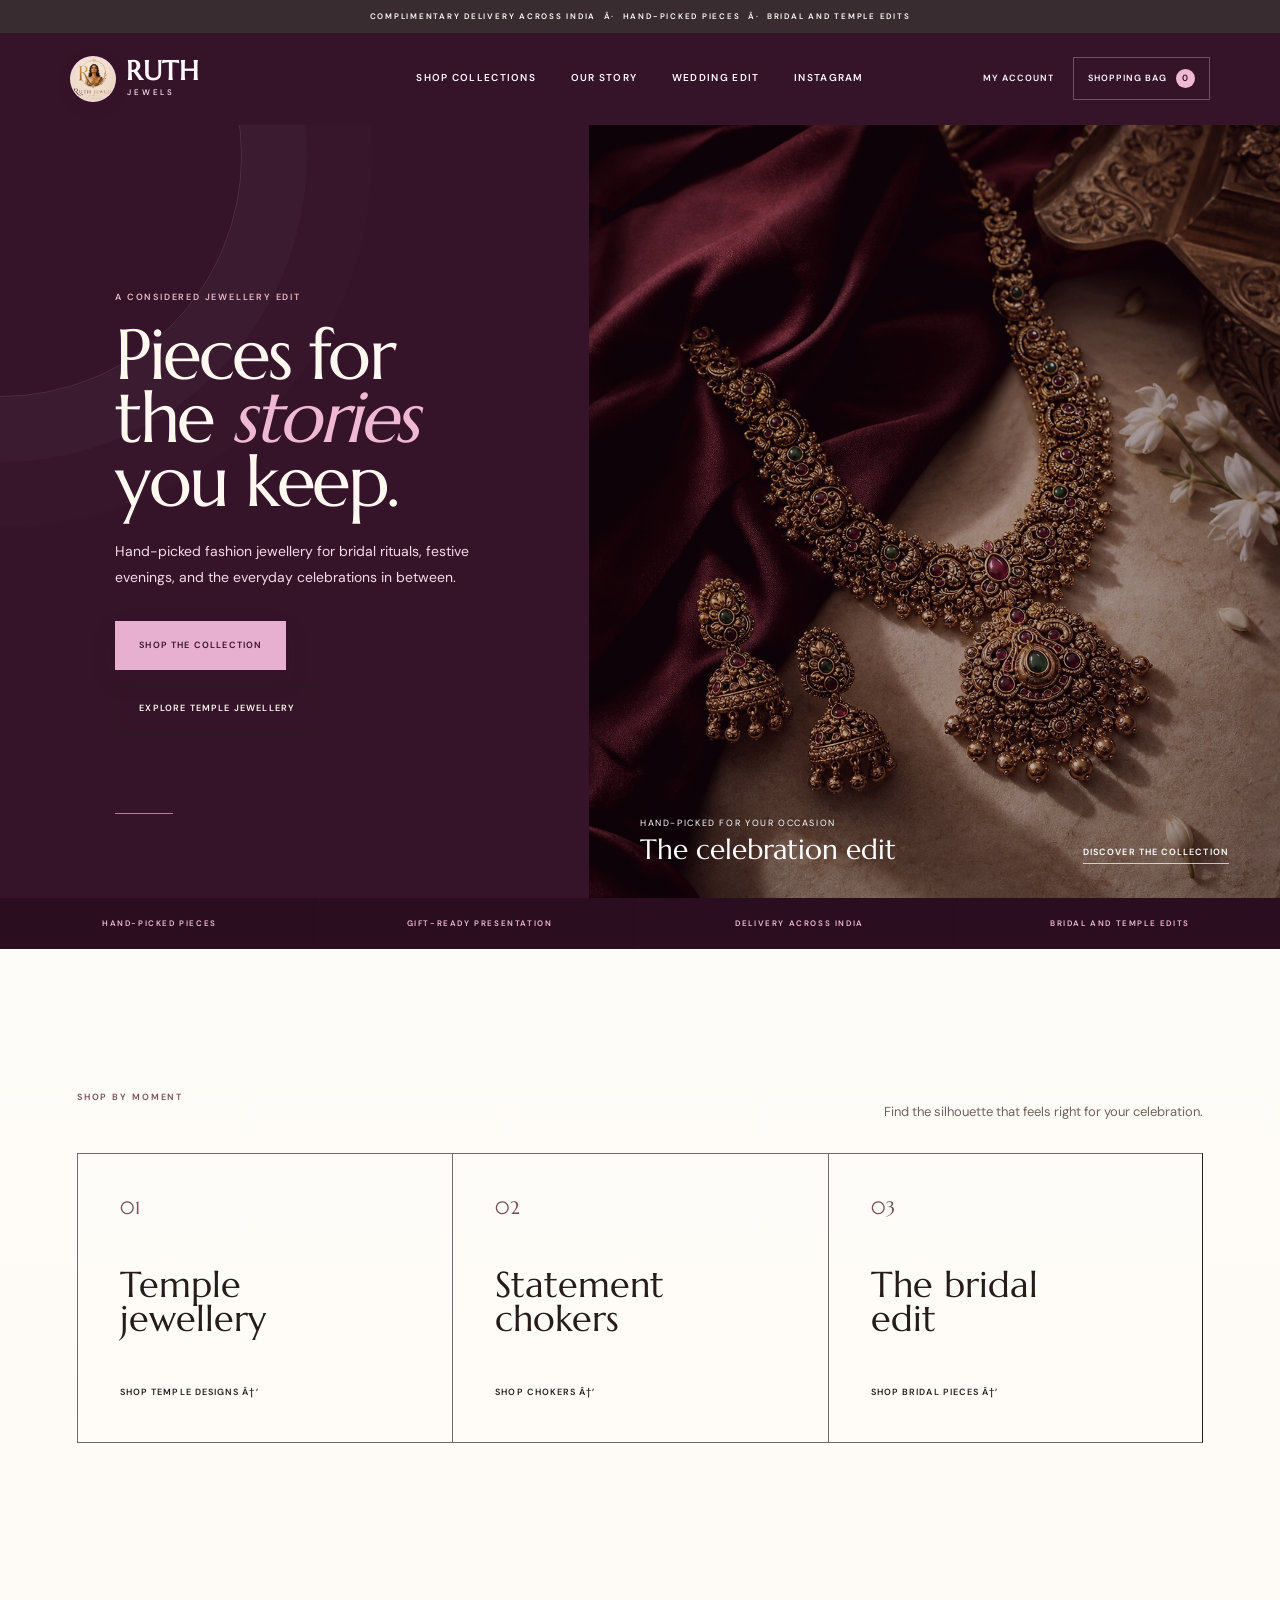
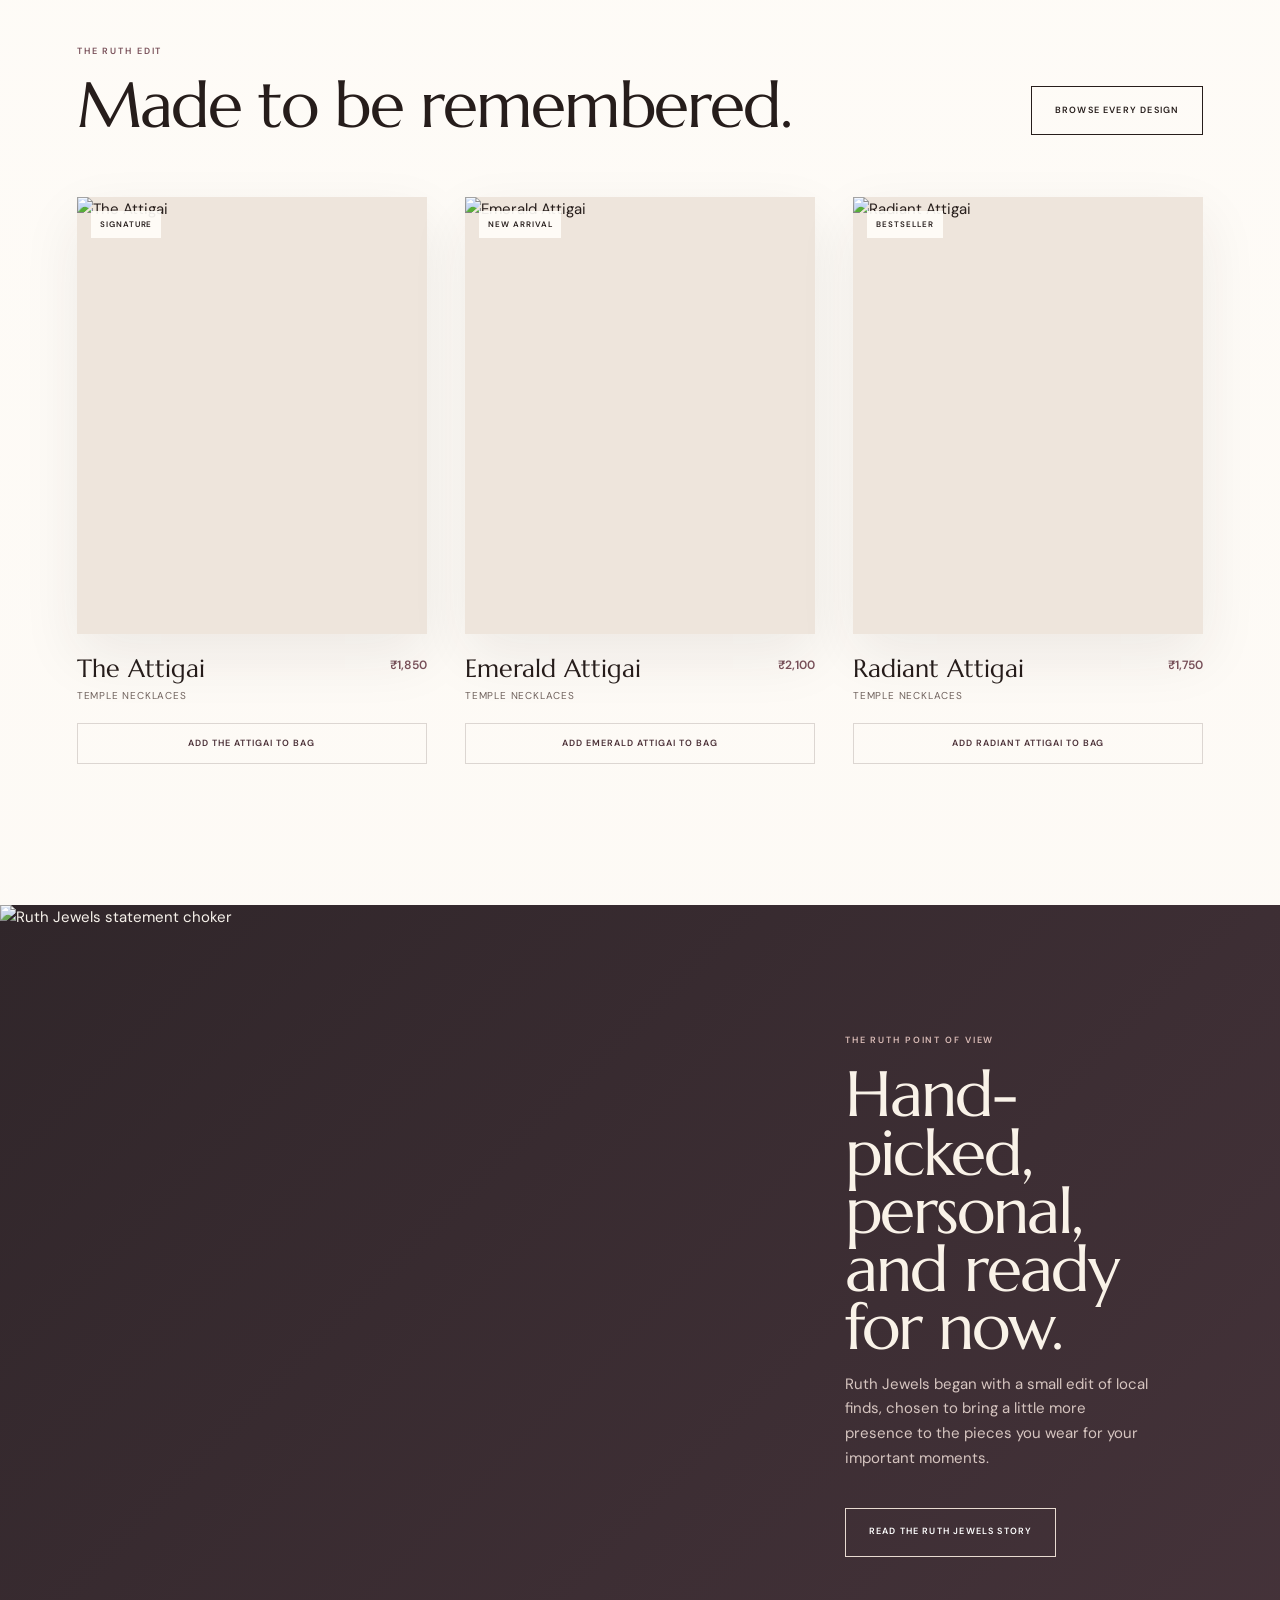
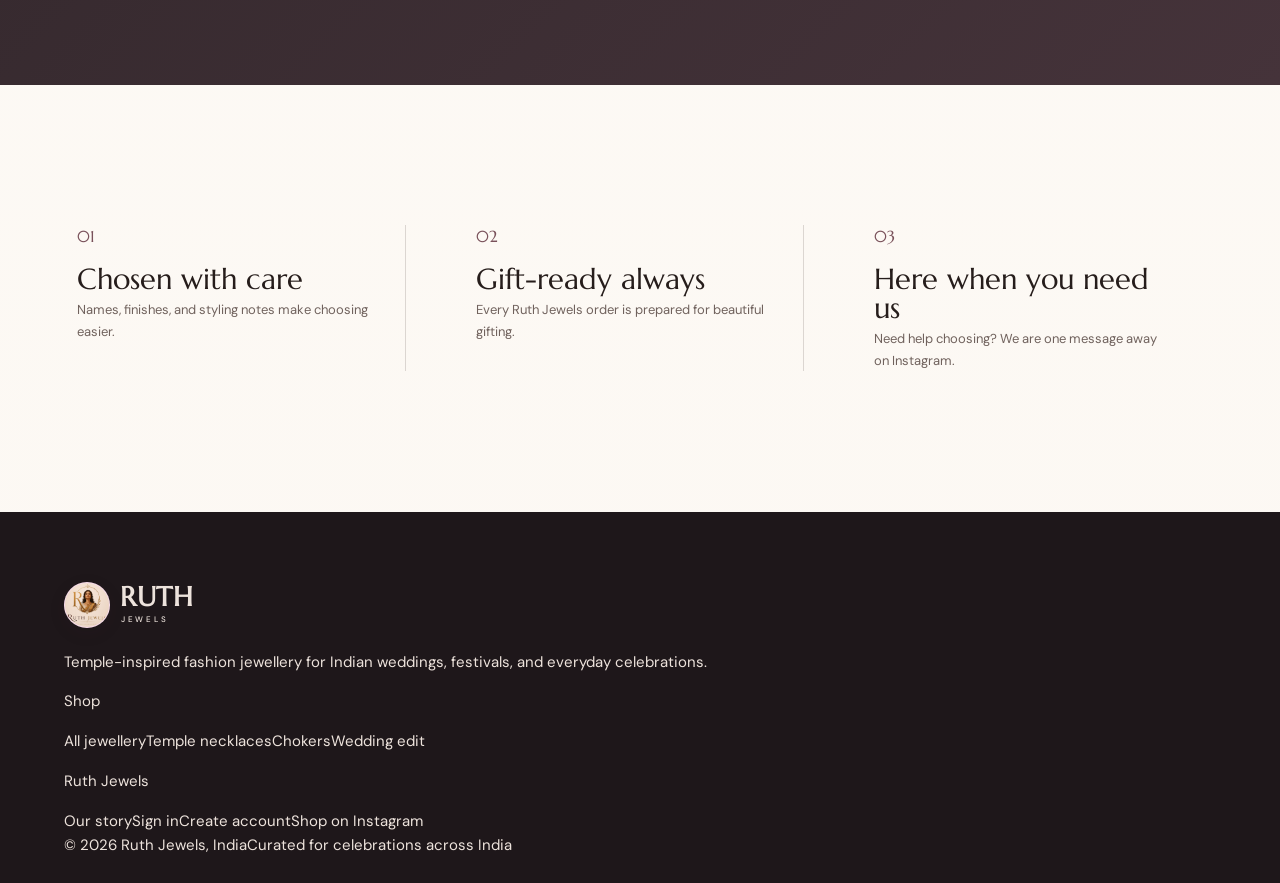
==== commit 70b2fa57: "Refine home hero typography" ====
--- a/index.html
+++ b/index.html
@@ -17,15 +17,15 @@
       body.home-merged .bag-link { border-color:rgba(255,240,249,.28); }
       body.home-merged .bag-count { background:#efb9d4; color:#351329; }
       body.home-merged .hero { grid-template-columns:.92fr 1.08fr; min-height:calc(100svh - 127px); background:#351329; }
-      body.home-merged .hero:before { border-color:rgba(255,255,255,.16); box-shadow:0 0 0 65px rgba(255,255,255,.025),0 0 0 130px rgba(255,255,255,.018); }
+      body.home-merged .hero:before { border-color:rgba(255,255,255,.11); box-shadow:0 0 0 65px rgba(255,255,255,.018),0 0 0 130px rgba(255,255,255,.012); }
       body.home-merged .hero-copy { justify-self:auto; max-width:700px; padding:clamp(62px,9vw,132px) clamp(27px,9vw,142px); color:#fff8f1; text-align:left; }
       body.home-merged .hero-copy>.eyebrow { justify-content:flex-start; color:#e6bac4; letter-spacing:.2em; }
       body.home-merged .hero-copy>.eyebrow:before,body.home-merged .hero-copy>.eyebrow:after { display:none; }
-      body.home-merged .hero h1 { max-width:560px; margin:0; color:#fff8f1; font-size:clamp(61px,6.4vw,98px); line-height:.83; text-align:left; text-shadow:none; }
-      body.home-merged .hero h1 em { background:none; color:#e9b9c4; -webkit-text-fill-color:currentColor; animation:none; }
-      body.home-merged .hero-intro { max-width:390px; margin:29px 0 0; color:#f0d8dc; text-align:left; }
-      body.home-merged .hero-actions { justify-content:flex-start; }
-      body.home-merged .hero-copy:after { left:clamp(27px,9vw,142px); bottom:42px; width:76px; background:#e3b2bd; transform:none; }
+      body.home-merged .hero h1 { max-width:530px; margin:0; color:#fff8f1; font-size:clamp(56px,5.55vw,84px); font-weight:400; line-height:.89; letter-spacing:-.035em; text-align:left; text-shadow:none; }
+      body.home-merged .hero h1 em { background:none; color:#efb9d4; -webkit-text-fill-color:currentColor; animation:none; }
+      body.home-merged .hero-intro { max-width:410px; margin:25px 0 0; color:#f3dce7; font-size:14px; line-height:1.9; text-align:left; }
+      body.home-merged .hero-actions { justify-content:flex-start; margin-top:30px; }
+      body.home-merged .hero-copy:after { left:clamp(27px,9vw,142px); bottom:34px; width:58px; background:#efb9d4; opacity:.68; transform:none; }
       body.home-merged .hero-image--campaign { background:#5c2648; }
       body.home-merged .hero-image--campaign:after { background:rgba(40,8,23,.32); }
       body.home-merged .hero-image-caption { left:clamp(24px,4vw,54px); right:clamp(24px,4vw,54px); bottom:34px; }
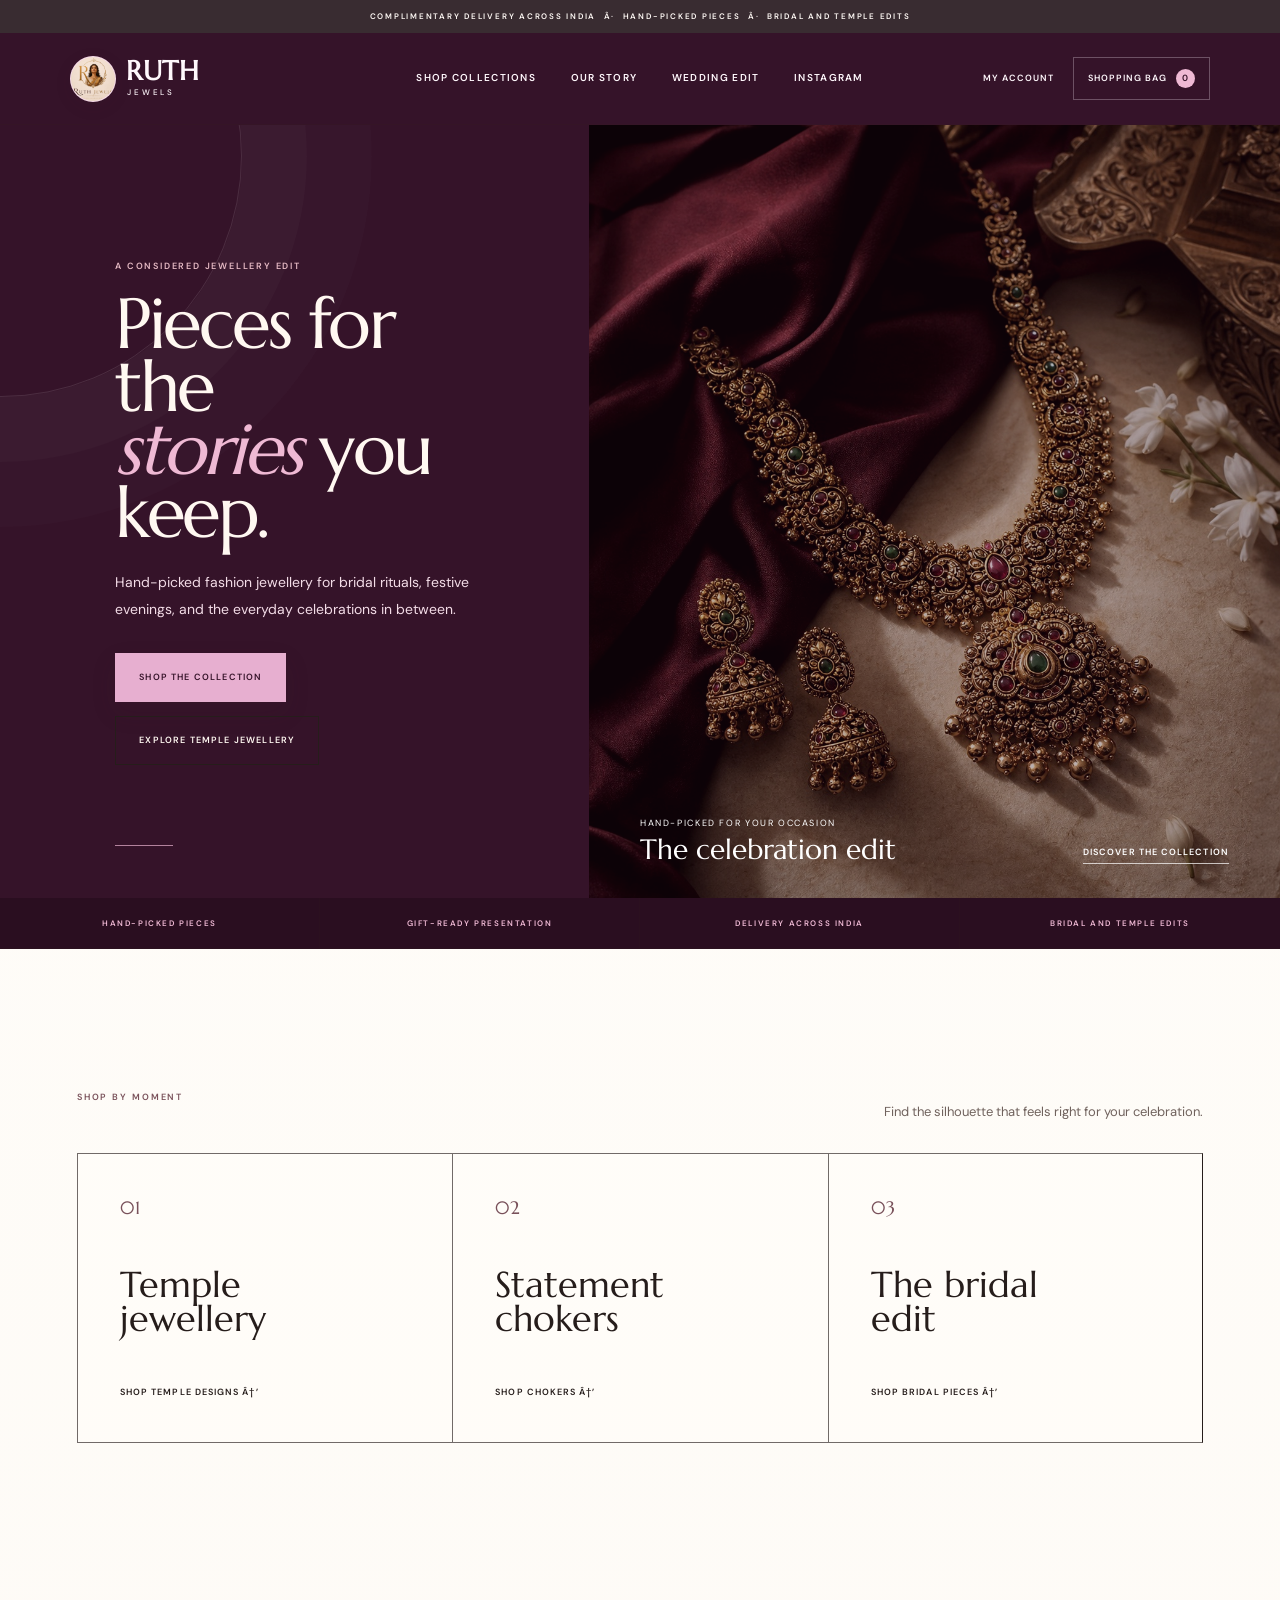
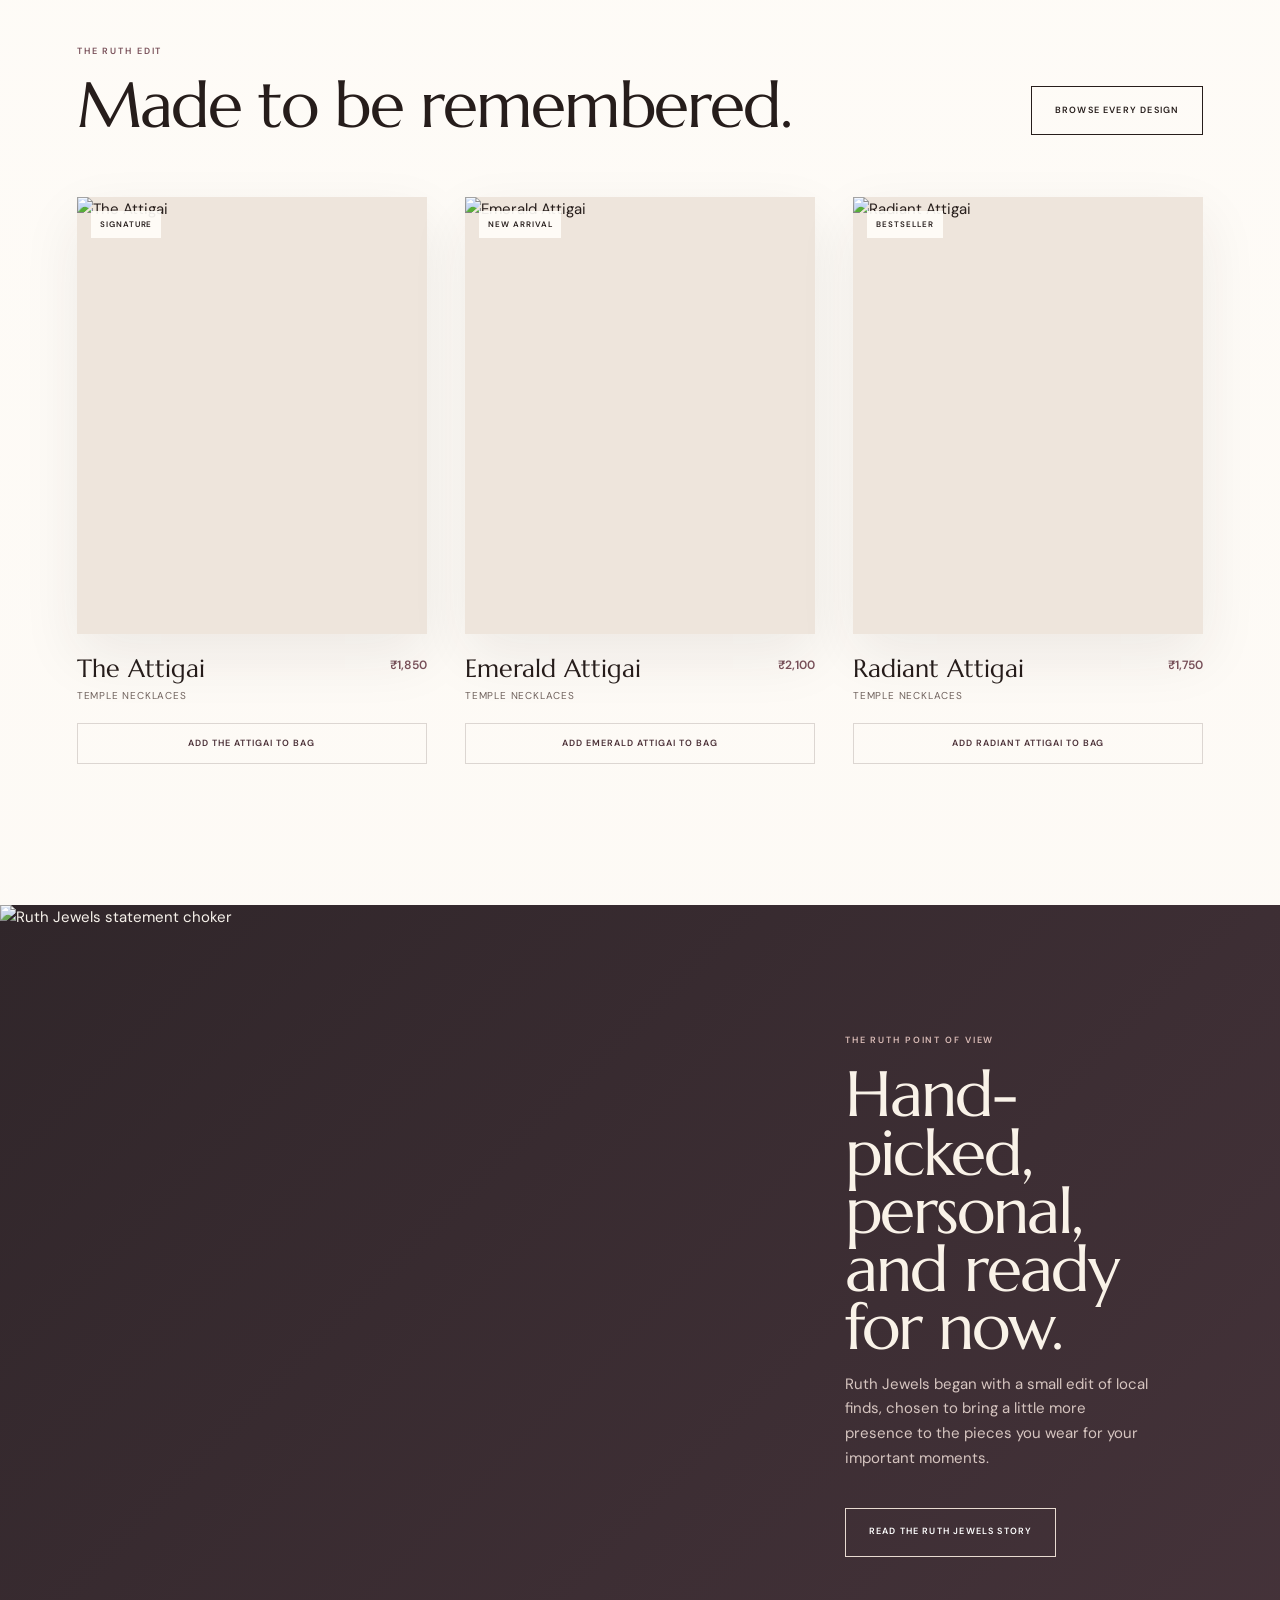
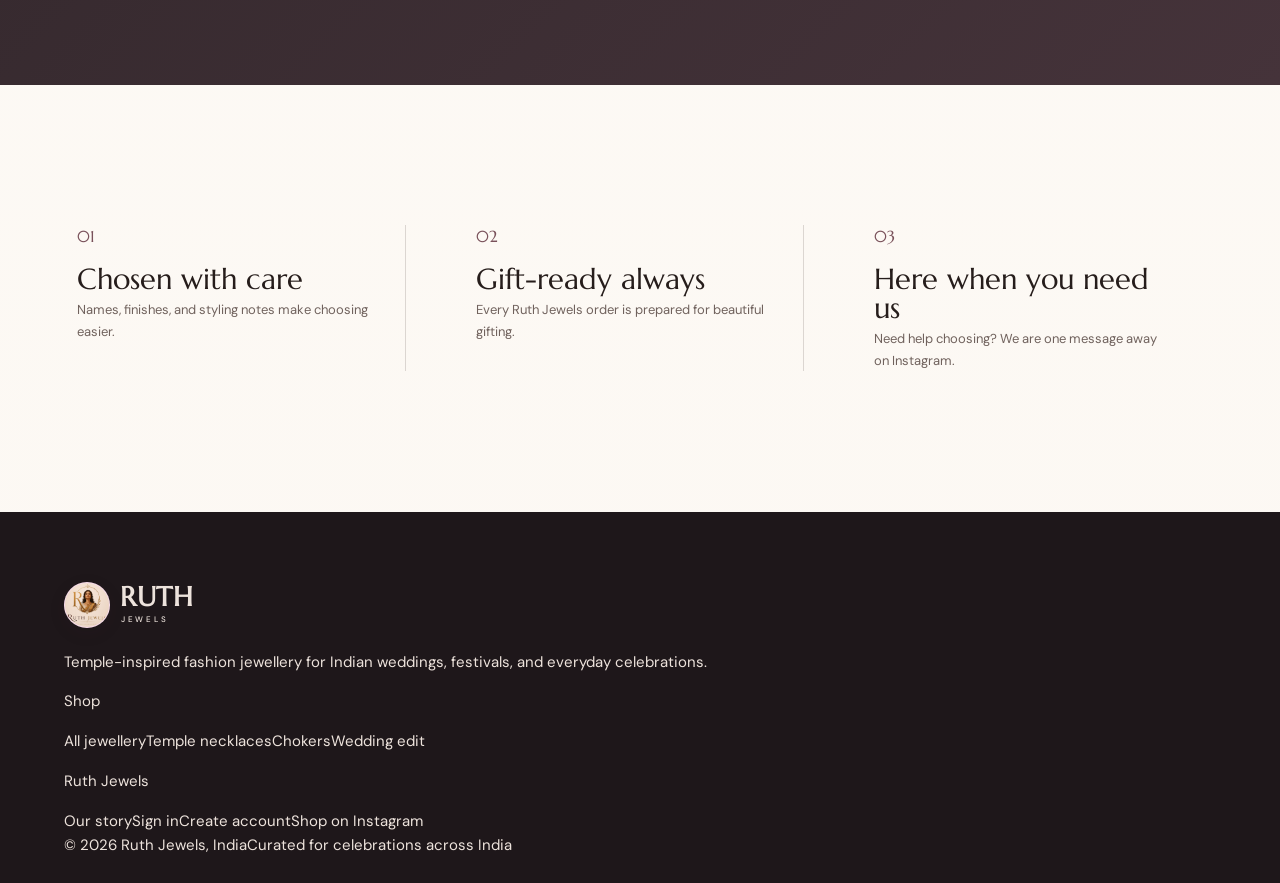
==== commit 771582b8: "Use two-line home hero heading" ====
--- a/index.html
+++ b/index.html
@@ -49,7 +49,7 @@
       <section class="hero">
         <div class="hero-copy">
           <p class="eyebrow reveal">A considered jewellery edit</p>
-          <h1 class="reveal">Pieces for the <em>stories</em> you keep.</h1>
+          <h1 class="reveal">Pieces for the<br><em>stories</em> you keep.</h1>
           <p class="hero-intro reveal">Hand-picked fashion jewellery for bridal rituals, festive evenings, and the everyday celebrations in between.</p>
           <div class="hero-actions reveal"><a class="button button--primary" href="collections.html">Shop the collection</a><a class="button button--secondary" href="collections.html?category=Temple+Necklaces">Explore temple jewellery</a></div>
         </div>
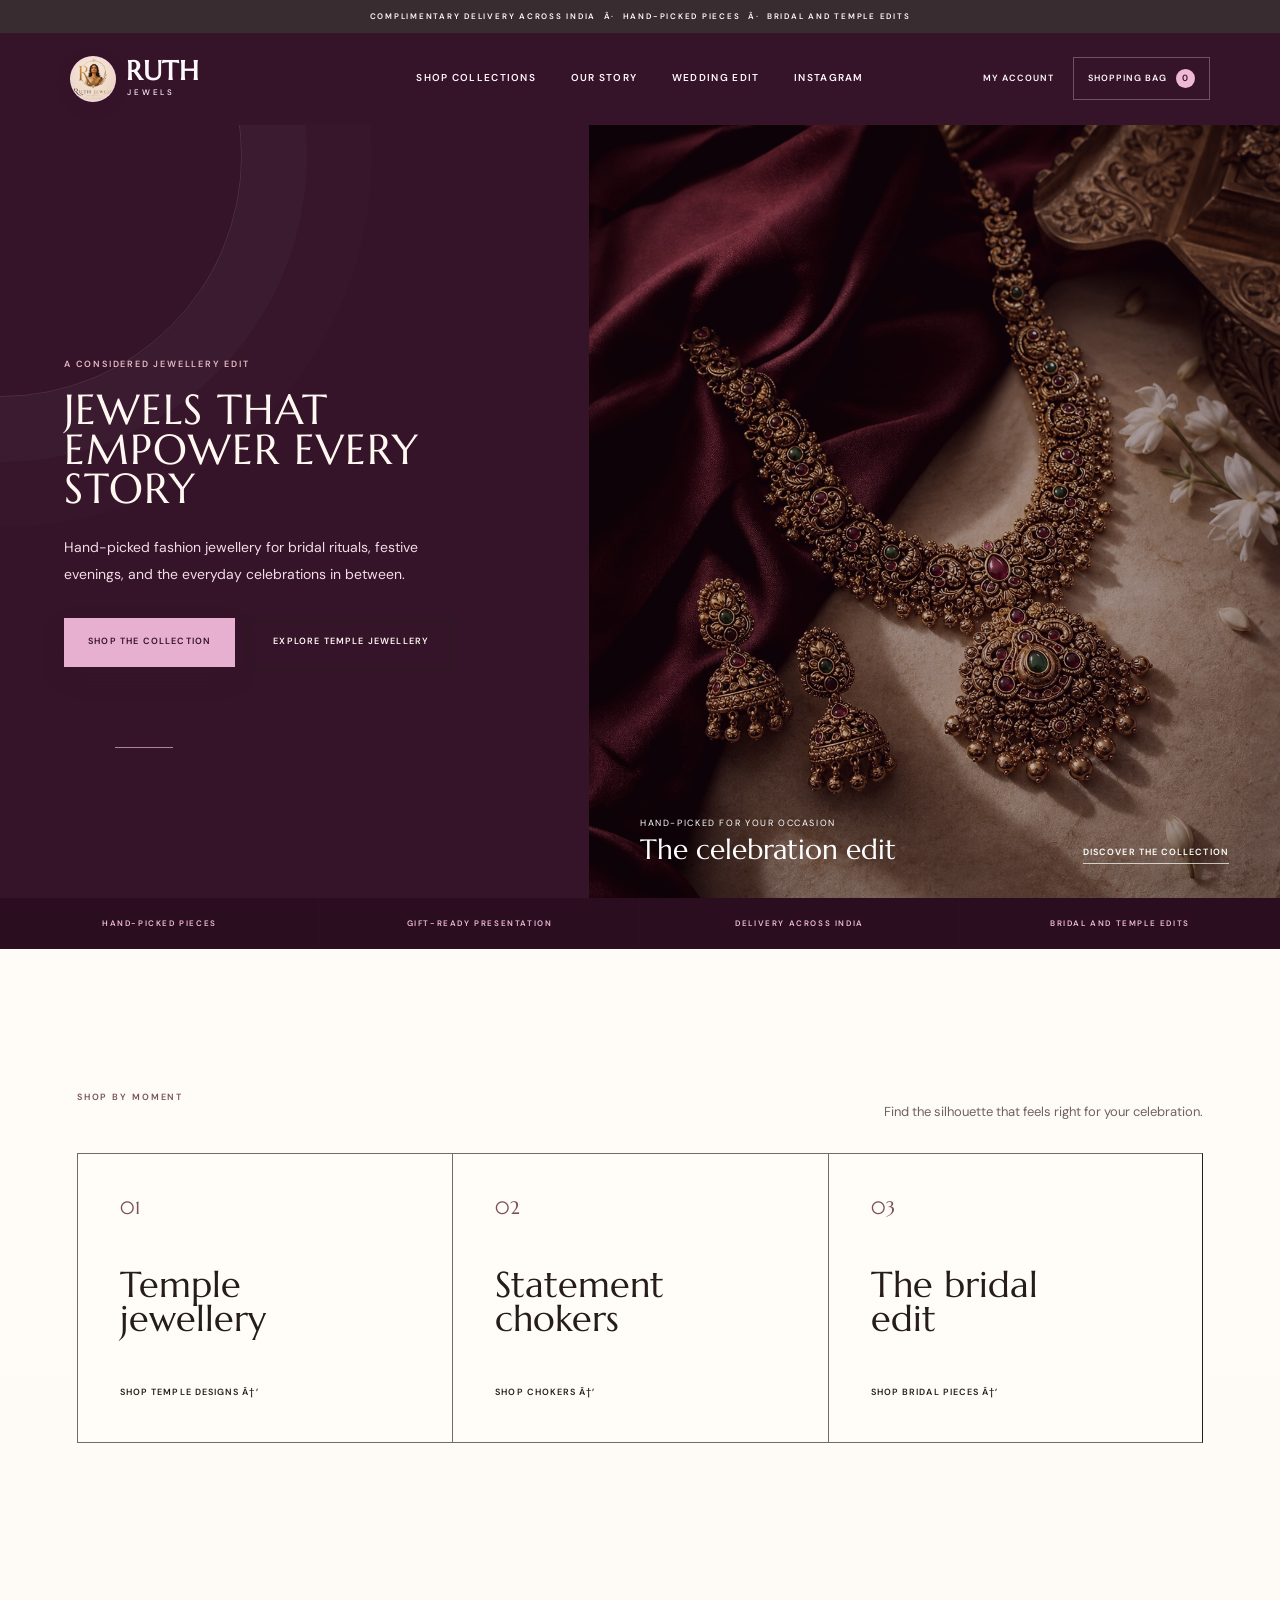
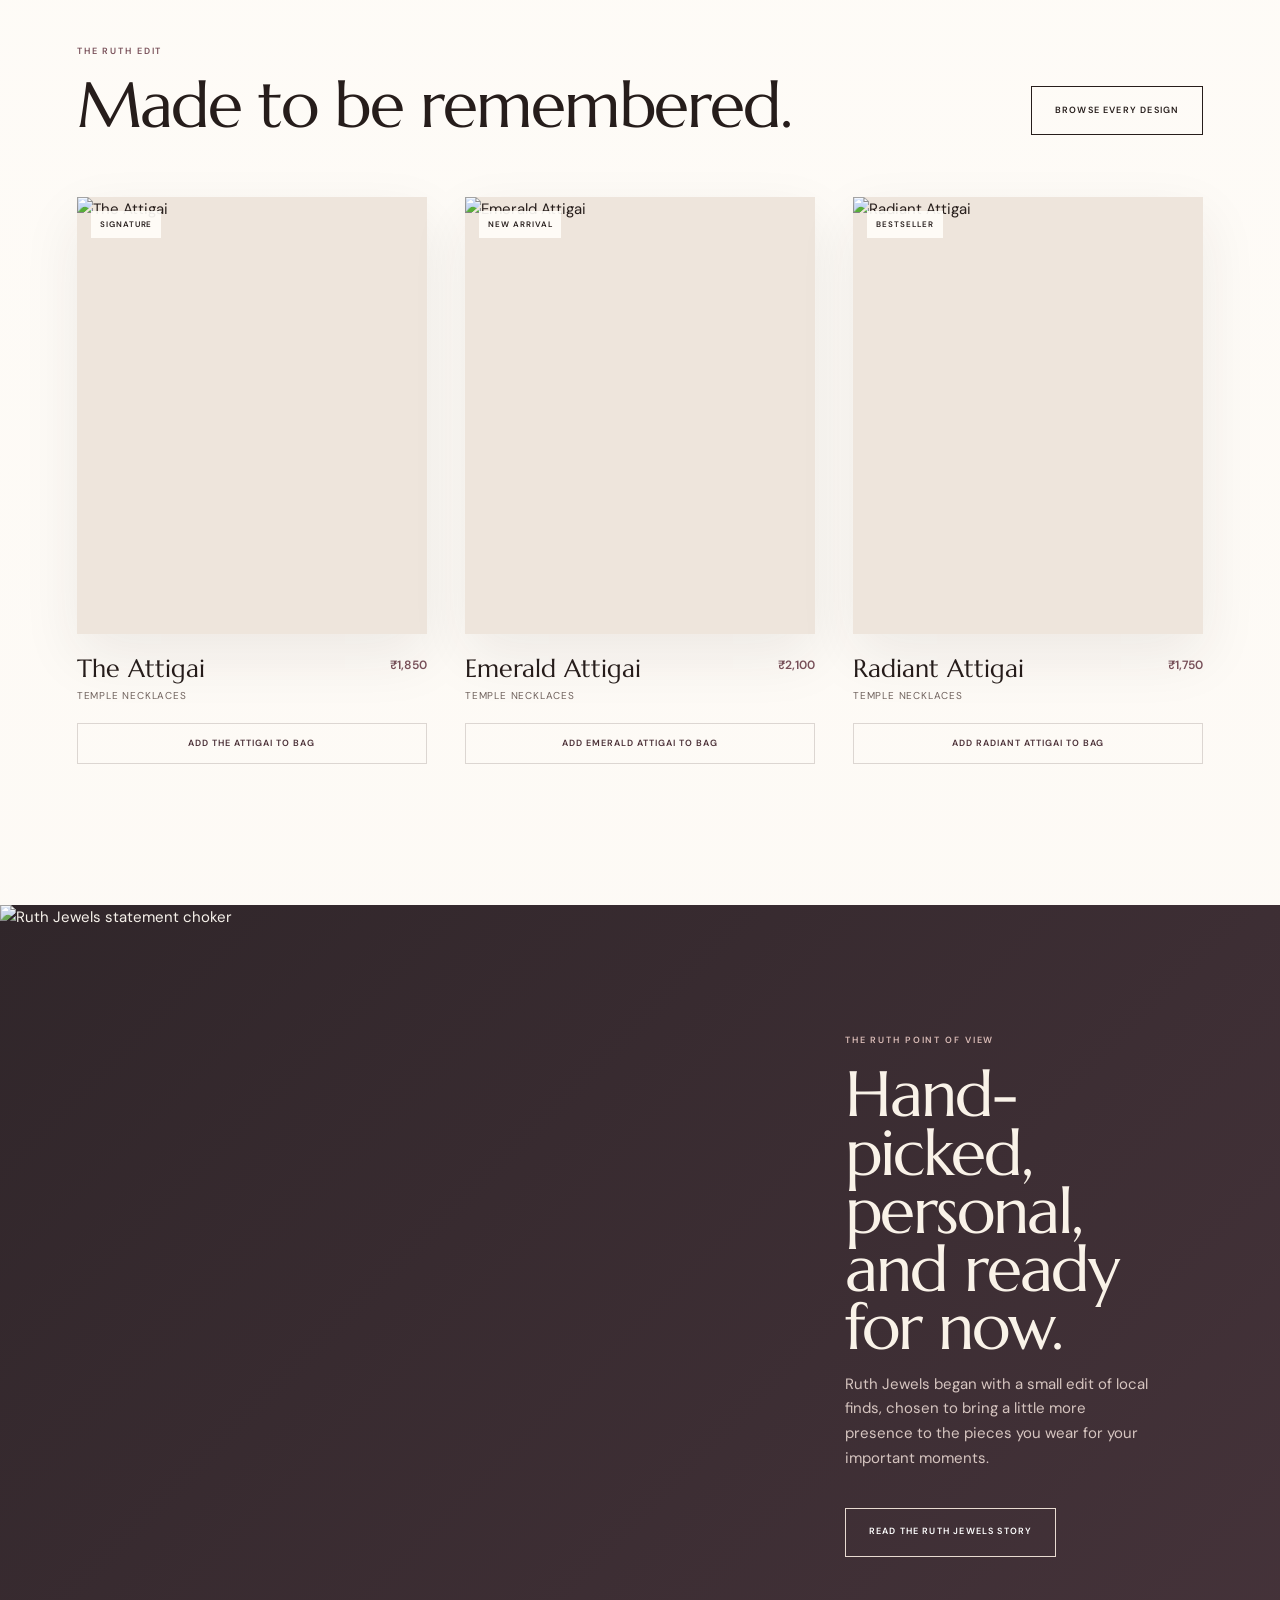
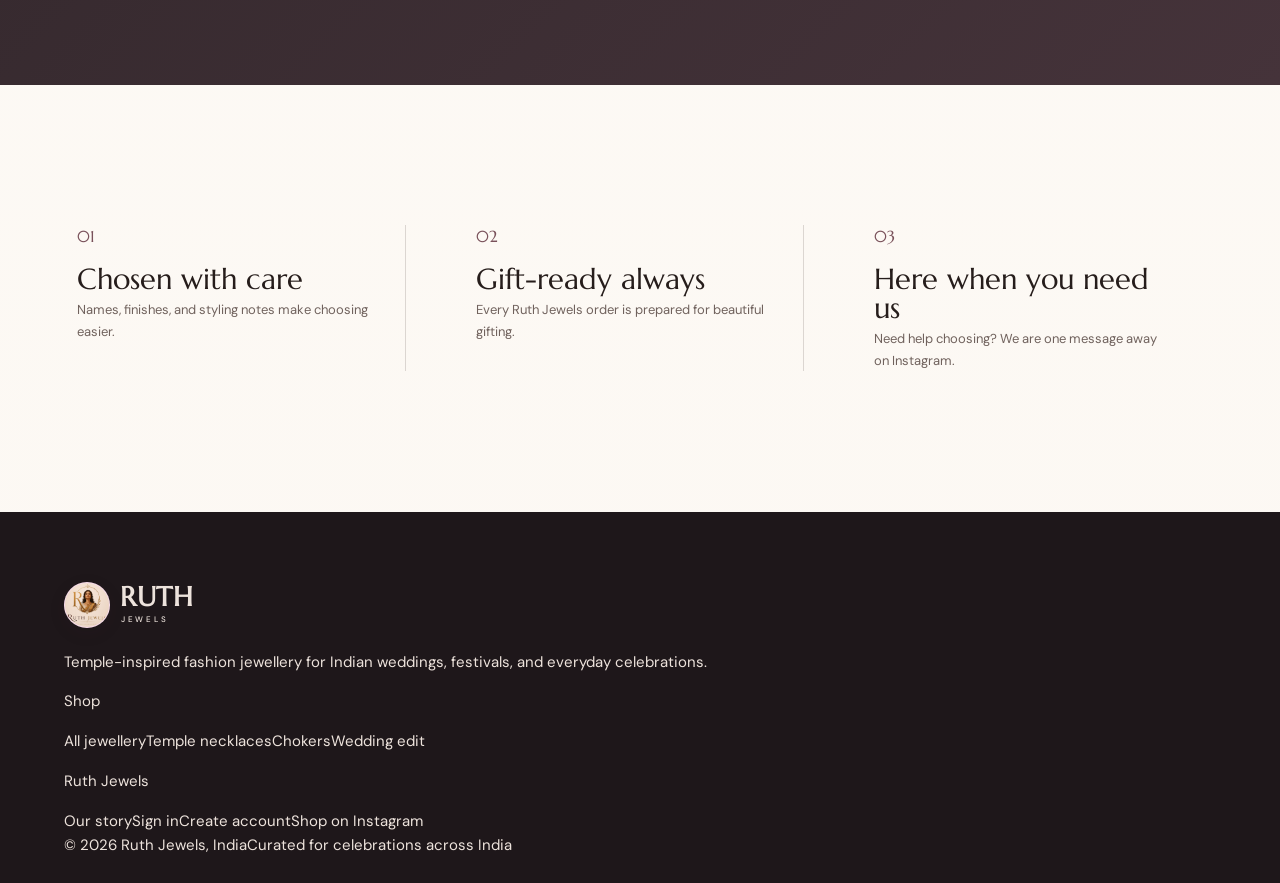
==== commit f1d4ba7b: "Update home hero message" ====
--- a/index.html
+++ b/index.html
@@ -4,7 +4,7 @@
     <meta charset="utf-8">
     <meta name="viewport" content="width=device-width, initial-scale=1">
     <meta name="description" content="Ruth Jewels presents hand-picked fashion jewellery for Indian celebrations, gifting and everyday moments.">
-    <title>Ruth Jewels | Pieces for the stories you keep</title>
+    <title>Ruth Jewels | Jewels that empower every story</title>
     <link rel="icon" type="image/png" sizes="192x192" href="assets/ruth-jewels-favicon-v2.png">
     <link rel="apple-touch-icon" href="assets/ruth-jewels-favicon-v2.png">
     <link rel="preconnect" href="https://fonts.googleapis.com">
@@ -18,11 +18,10 @@
       body.home-merged .bag-count { background:#efb9d4; color:#351329; }
       body.home-merged .hero { grid-template-columns:.92fr 1.08fr; min-height:calc(100svh - 127px); background:#351329; }
       body.home-merged .hero:before { border-color:rgba(255,255,255,.11); box-shadow:0 0 0 65px rgba(255,255,255,.018),0 0 0 130px rgba(255,255,255,.012); }
-      body.home-merged .hero-copy { justify-self:auto; max-width:700px; padding:clamp(62px,9vw,132px) clamp(27px,9vw,142px); color:#fff8f1; text-align:left; }
+      body.home-merged .hero-copy { justify-self:auto; max-width:700px; padding:clamp(62px,9vw,132px) clamp(27px,5vw,82px); color:#fff8f1; text-align:left; }
       body.home-merged .hero-copy>.eyebrow { justify-content:flex-start; color:#e6bac4; letter-spacing:.2em; }
       body.home-merged .hero-copy>.eyebrow:before,body.home-merged .hero-copy>.eyebrow:after { display:none; }
-      body.home-merged .hero h1 { max-width:530px; margin:0; color:#fff8f1; font-size:clamp(56px,5.55vw,84px); font-weight:400; line-height:.89; letter-spacing:-.035em; text-align:left; text-shadow:none; }
-      body.home-merged .hero h1 em { background:none; color:#efb9d4; -webkit-text-fill-color:currentColor; animation:none; }
+      body.home-merged .hero h1 { max-width:560px; margin:0; color:#fff8f1; font-size:clamp(28px,3.25vw,46px); font-weight:400; line-height:.96; letter-spacing:.025em; text-align:left; text-shadow:none; }
       body.home-merged .hero-intro { max-width:410px; margin:25px 0 0; color:#f3dce7; font-size:14px; line-height:1.9; text-align:left; }
       body.home-merged .hero-actions { justify-content:flex-start; margin-top:30px; }
       body.home-merged .hero-copy:after { left:clamp(27px,9vw,142px); bottom:34px; width:58px; background:#efb9d4; opacity:.68; transform:none; }
@@ -34,8 +33,9 @@
       body.home-merged .market-strip { background:#2a0e20; }
       body.home-merged .market-strip span { color:#efb9d4; }
       @media (max-width:800px) {
-        body.home-merged .hero { grid-template-columns:1fr; min-height:700px; }
-        body.home-merged .hero-copy { padding:72px 27px 92px; }
+        body.home-merged .hero { grid-template-columns:1fr; min-height:700px; }
+        body.home-merged .hero-copy { padding:72px 27px 92px; }
+        body.home-merged .hero h1 { font-size:clamp(28px,7vw,46px); }
         body.home-merged .hero-image { position:absolute; inset:0; opacity:.42; }
         body.home-merged .hero-image-caption { display:none; }
         body.home-merged .hero-copy { z-index:3; }
@@ -49,7 +49,7 @@
       <section class="hero">
         <div class="hero-copy">
           <p class="eyebrow reveal">A considered jewellery edit</p>
-          <h1 class="reveal">Pieces for the<br><em>stories</em> you keep.</h1>
+          <h1 class="reveal">JEWELS THAT<br>EMPOWER EVERY STORY</h1>
           <p class="hero-intro reveal">Hand-picked fashion jewellery for bridal rituals, festive evenings, and the everyday celebrations in between.</p>
           <div class="hero-actions reveal"><a class="button button--primary" href="collections.html">Shop the collection</a><a class="button button--secondary" href="collections.html?category=Temple+Necklaces">Explore temple jewellery</a></div>
         </div>
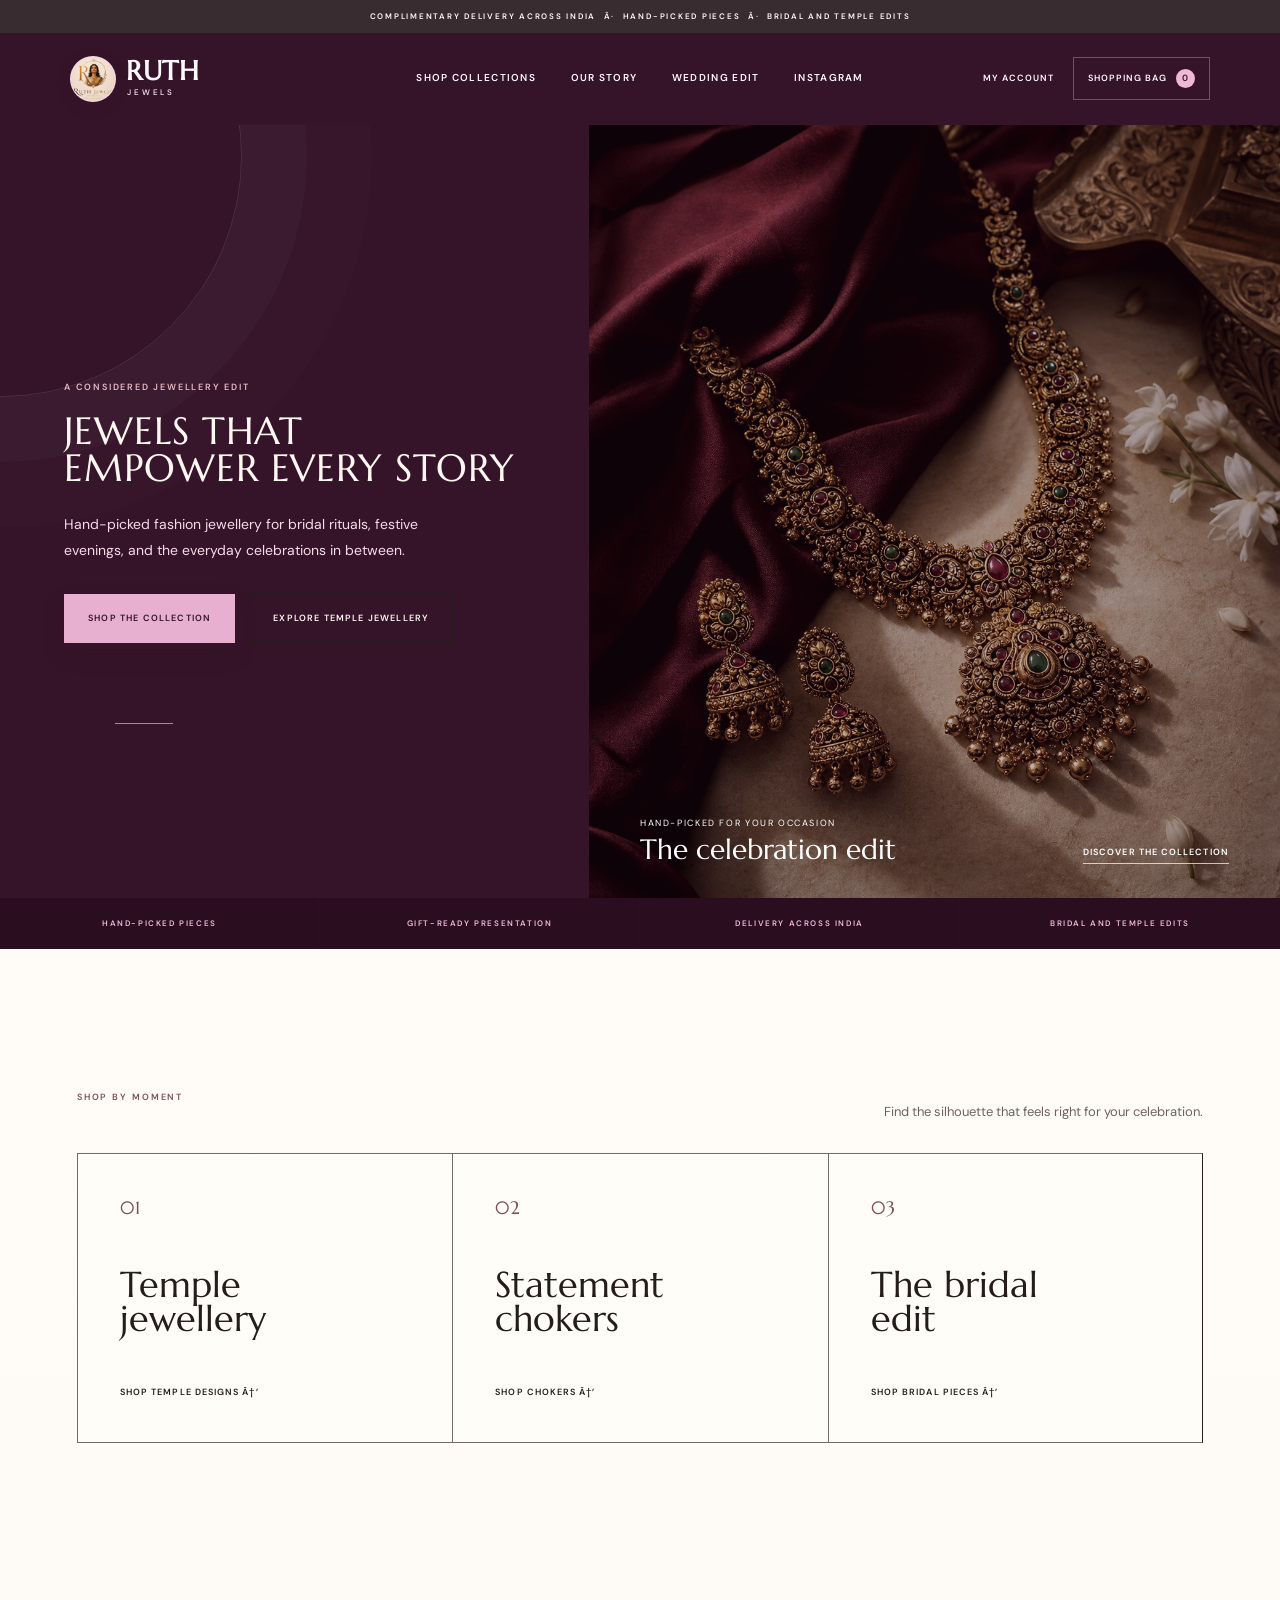
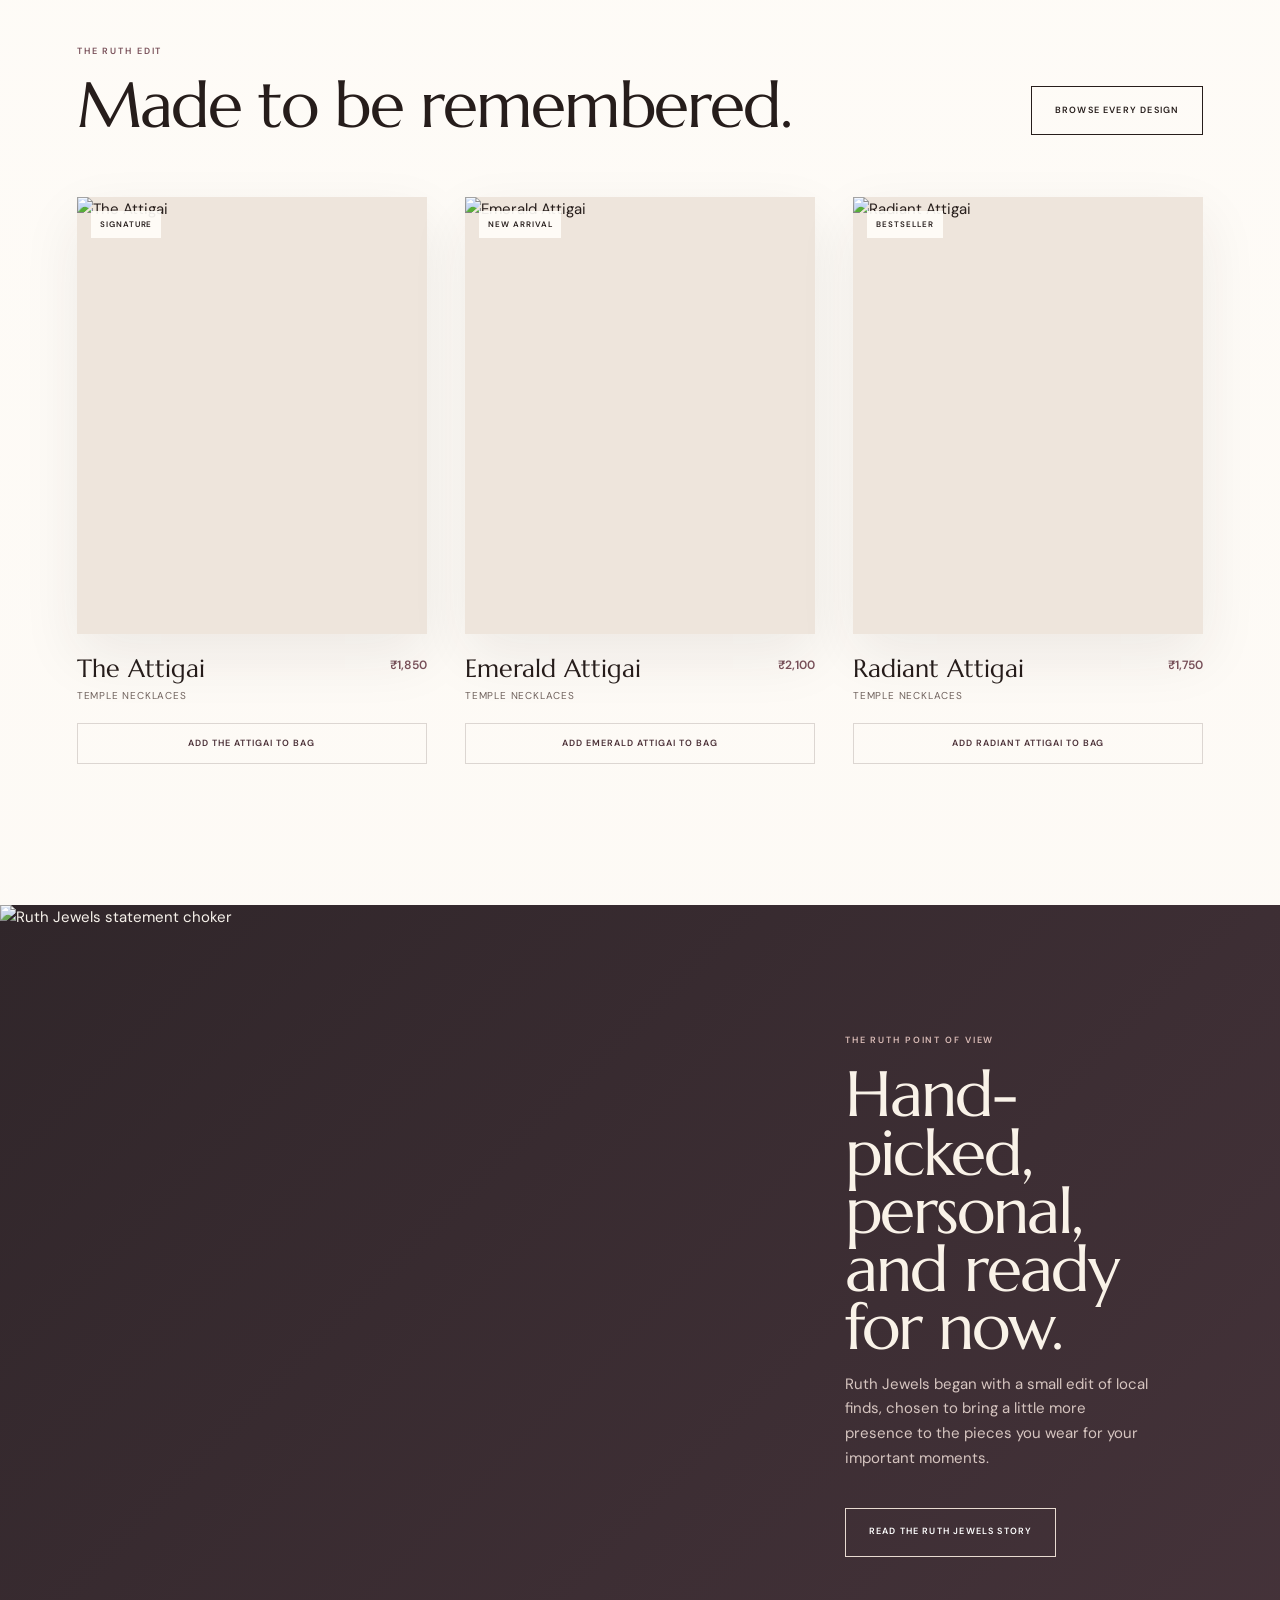
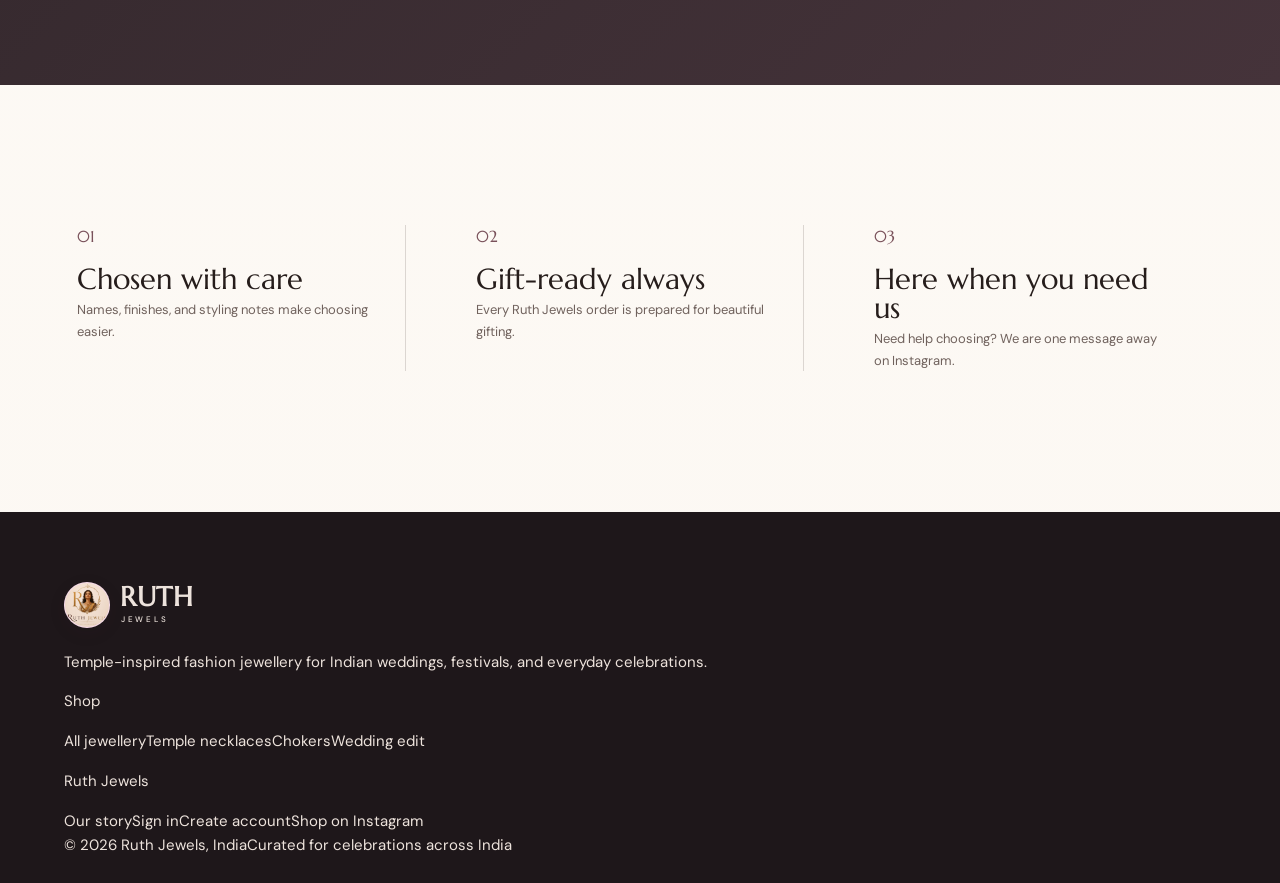
==== commit 37e178c9: "Keep home headline to two lines" ====
--- a/index.html
+++ b/index.html
@@ -21,7 +21,7 @@
       body.home-merged .hero-copy { justify-self:auto; max-width:700px; padding:clamp(62px,9vw,132px) clamp(27px,5vw,82px); color:#fff8f1; text-align:left; }
       body.home-merged .hero-copy>.eyebrow { justify-content:flex-start; color:#e6bac4; letter-spacing:.2em; }
       body.home-merged .hero-copy>.eyebrow:before,body.home-merged .hero-copy>.eyebrow:after { display:none; }
-      body.home-merged .hero h1 { max-width:560px; margin:0; color:#fff8f1; font-size:clamp(28px,3.25vw,46px); font-weight:400; line-height:.96; letter-spacing:.025em; text-align:left; text-shadow:none; }
+      body.home-merged .hero h1 { max-width:560px; margin:0; color:#fff8f1; font-size:clamp(27px,2.95vw,39px); font-weight:400; line-height:.96; letter-spacing:.025em; text-align:left; text-shadow:none; }
       body.home-merged .hero-intro { max-width:410px; margin:25px 0 0; color:#f3dce7; font-size:14px; line-height:1.9; text-align:left; }
       body.home-merged .hero-actions { justify-content:flex-start; margin-top:30px; }
       body.home-merged .hero-copy:after { left:clamp(27px,9vw,142px); bottom:34px; width:58px; background:#efb9d4; opacity:.68; transform:none; }
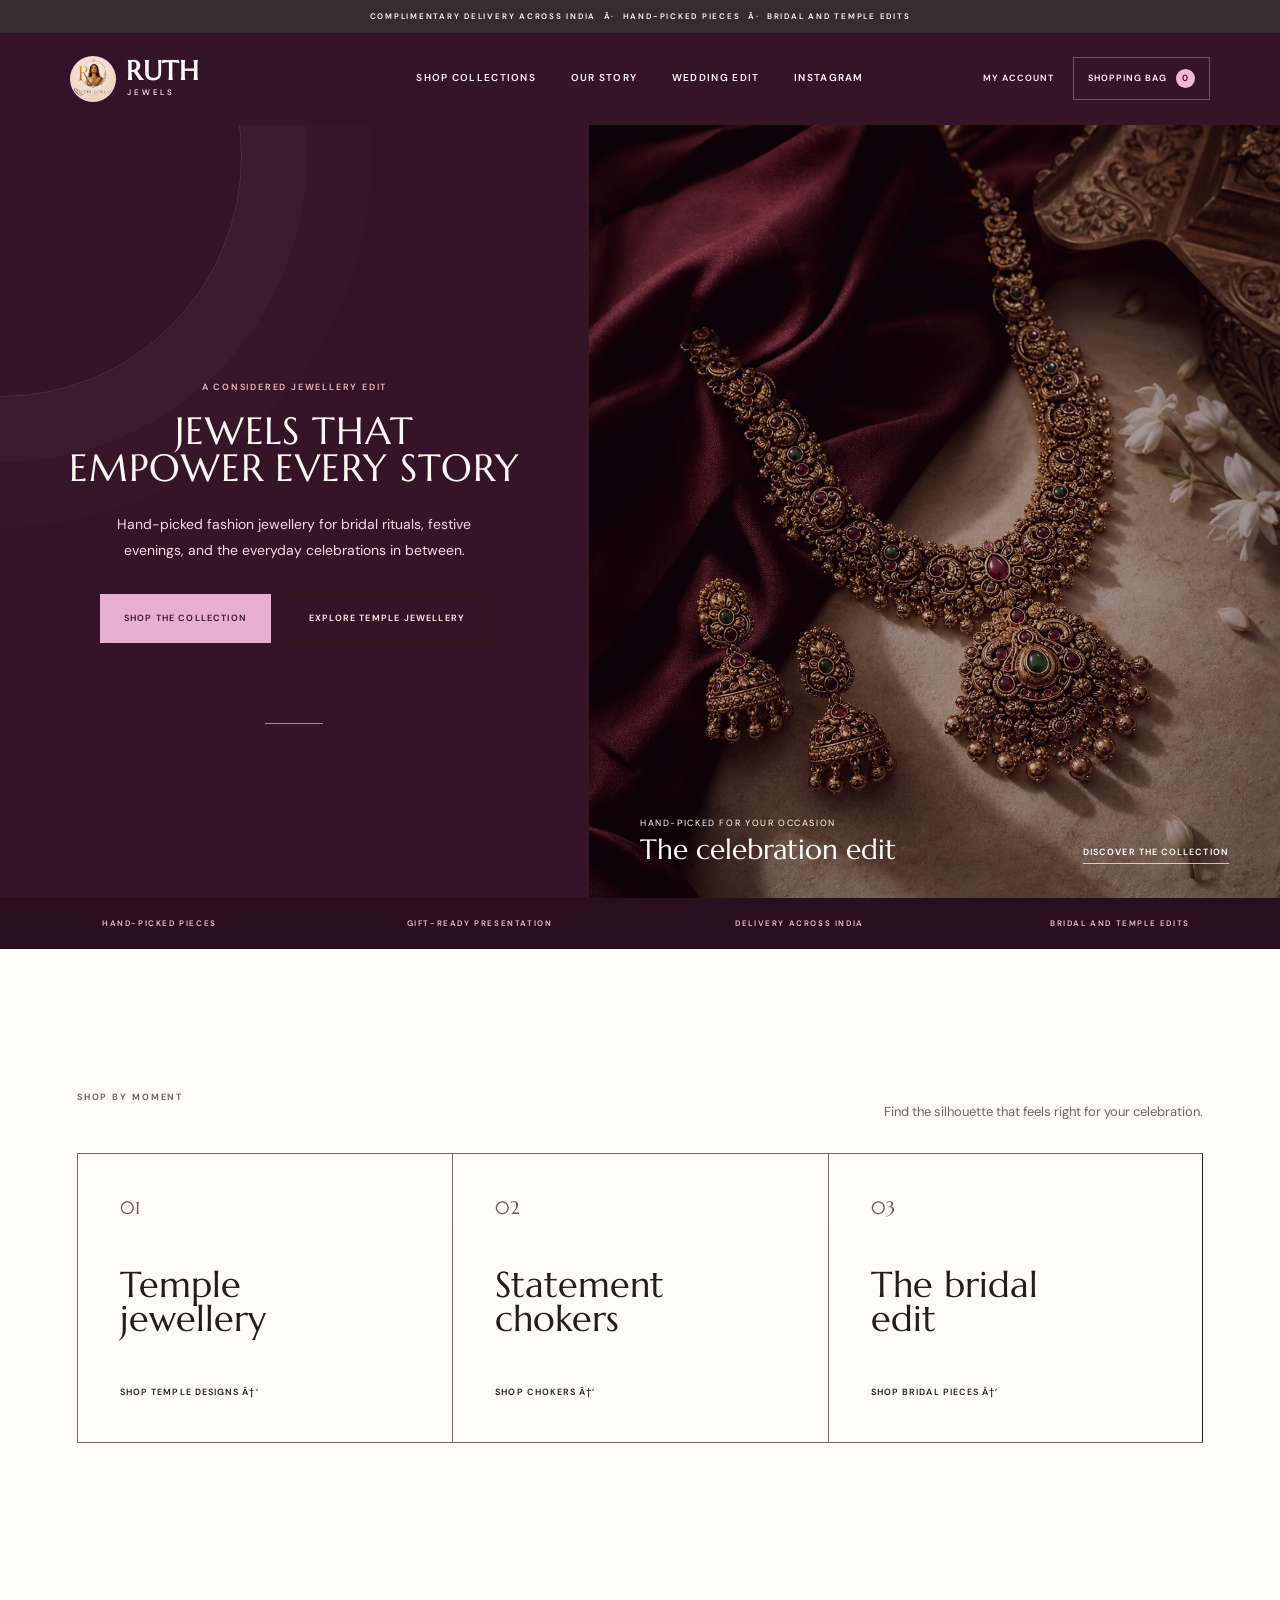
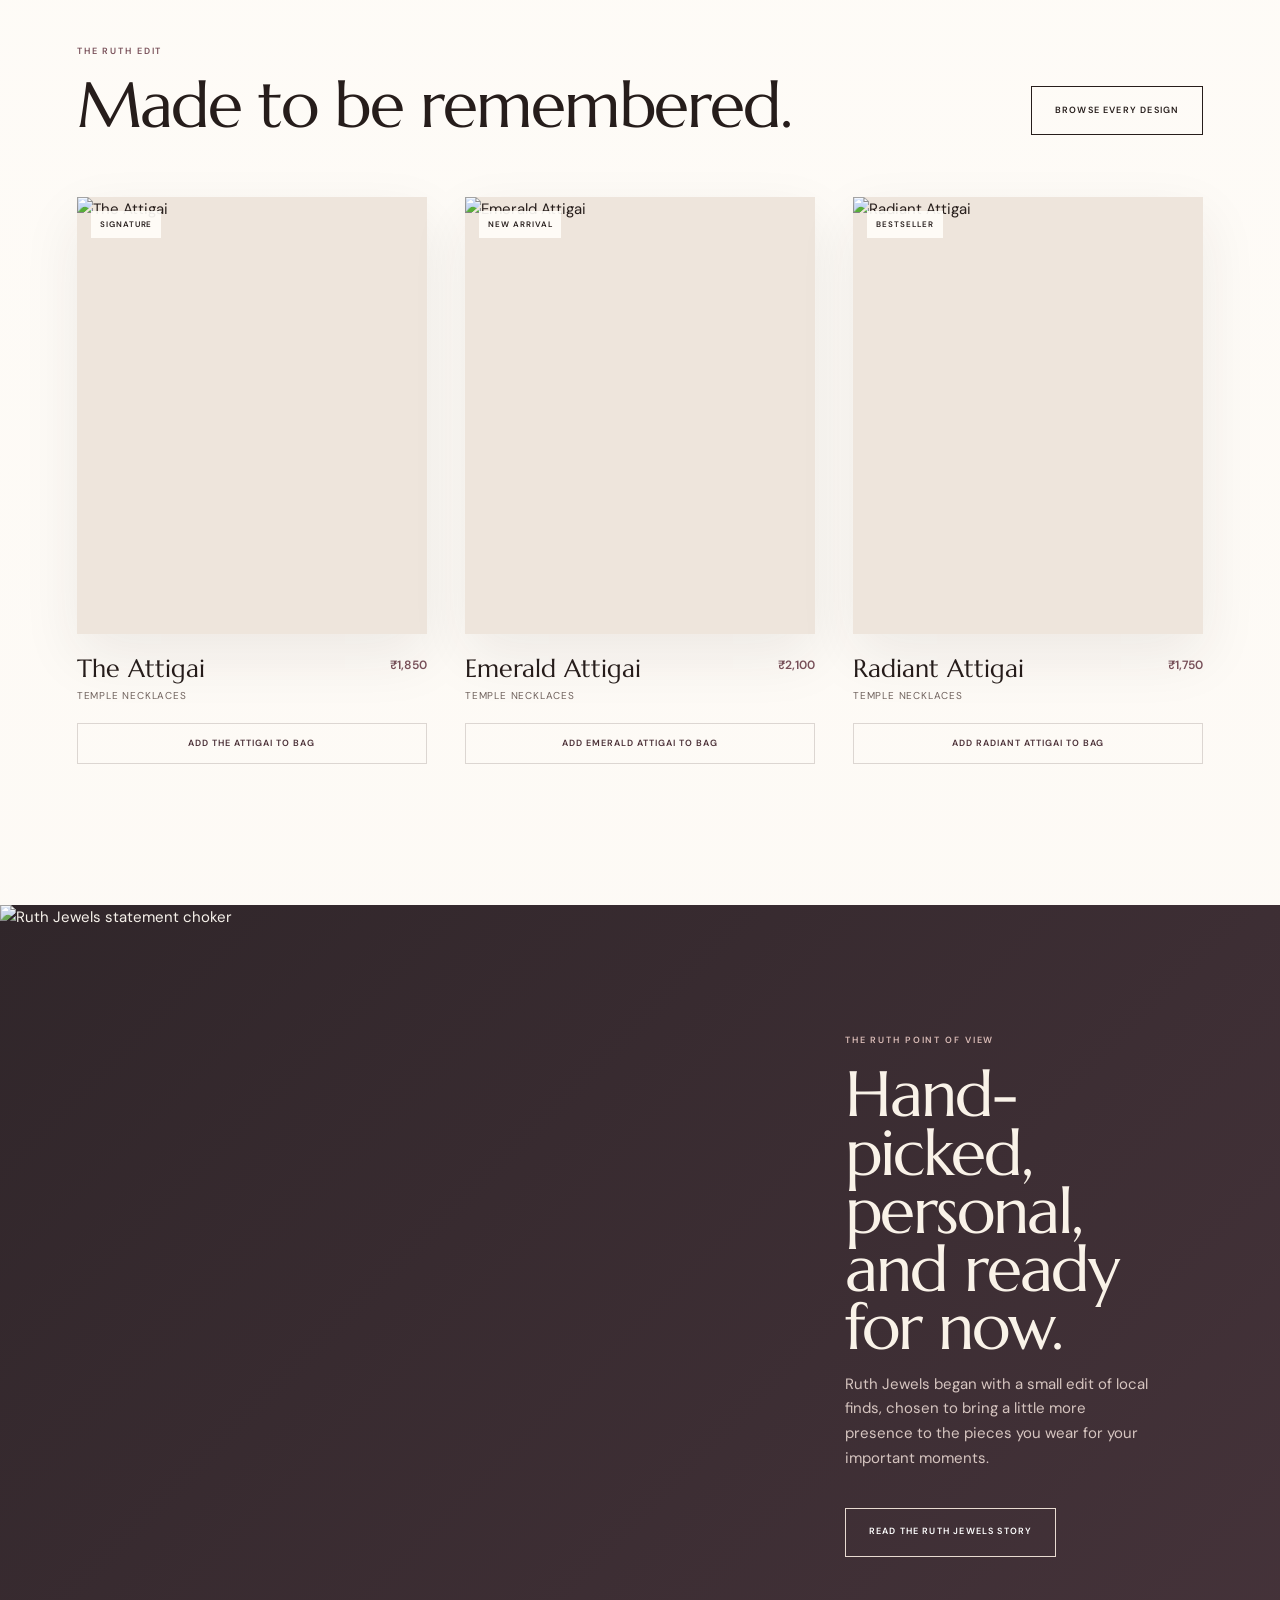
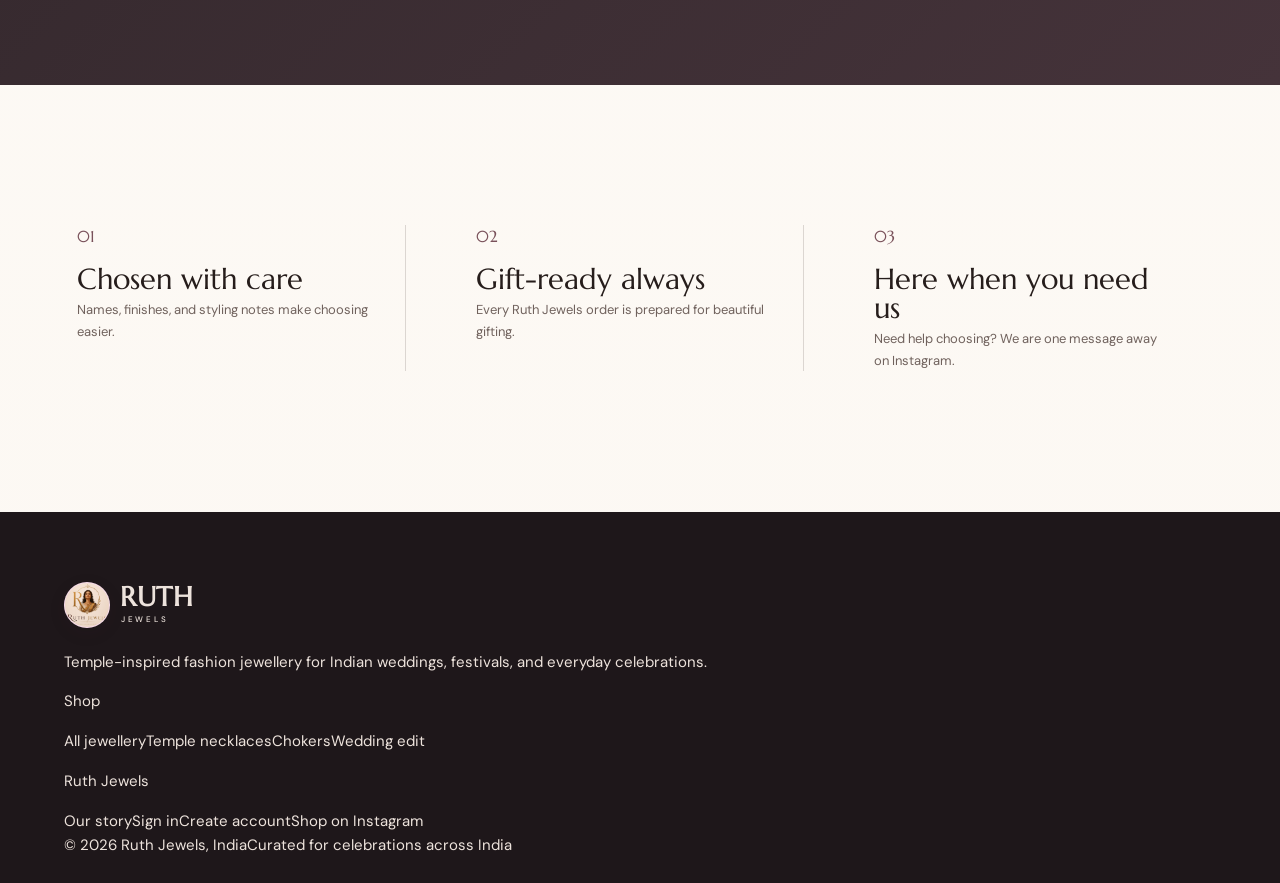
==== commit 4d9a6b3f: "Center home hero content" ====
--- a/index.html
+++ b/index.html
@@ -18,13 +18,13 @@
       body.home-merged .bag-count { background:#efb9d4; color:#351329; }
       body.home-merged .hero { grid-template-columns:.92fr 1.08fr; min-height:calc(100svh - 127px); background:#351329; }
       body.home-merged .hero:before { border-color:rgba(255,255,255,.11); box-shadow:0 0 0 65px rgba(255,255,255,.018),0 0 0 130px rgba(255,255,255,.012); }
-      body.home-merged .hero-copy { justify-self:auto; max-width:700px; padding:clamp(62px,9vw,132px) clamp(27px,5vw,82px); color:#fff8f1; text-align:left; }
-      body.home-merged .hero-copy>.eyebrow { justify-content:flex-start; color:#e6bac4; letter-spacing:.2em; }
+      body.home-merged .hero-copy { justify-self:center; max-width:700px; padding:clamp(62px,9vw,132px) clamp(27px,5vw,82px); color:#fff8f1; text-align:center; }
+      body.home-merged .hero-copy>.eyebrow { justify-content:center; color:#e6bac4; letter-spacing:.2em; }
       body.home-merged .hero-copy>.eyebrow:before,body.home-merged .hero-copy>.eyebrow:after { display:none; }
-      body.home-merged .hero h1 { max-width:560px; margin:0; color:#fff8f1; font-size:clamp(27px,2.95vw,39px); font-weight:400; line-height:.96; letter-spacing:.025em; text-align:left; text-shadow:none; }
-      body.home-merged .hero-intro { max-width:410px; margin:25px 0 0; color:#f3dce7; font-size:14px; line-height:1.9; text-align:left; }
-      body.home-merged .hero-actions { justify-content:flex-start; margin-top:30px; }
-      body.home-merged .hero-copy:after { left:clamp(27px,9vw,142px); bottom:34px; width:58px; background:#efb9d4; opacity:.68; transform:none; }
+      body.home-merged .hero h1 { max-width:560px; margin:0 auto; color:#fff8f1; font-size:clamp(27px,2.95vw,39px); font-weight:400; line-height:.96; letter-spacing:.025em; text-align:center; text-shadow:none; }
+      body.home-merged .hero-intro { max-width:410px; margin:25px auto 0; color:#f3dce7; font-size:14px; line-height:1.9; text-align:center; }
+      body.home-merged .hero-actions { justify-content:center; margin-top:30px; }
+      body.home-merged .hero-copy:after { left:50%; bottom:34px; width:58px; background:#efb9d4; opacity:.68; transform:translateX(-50%); }
       body.home-merged .hero-image--campaign { background:#5c2648; }
       body.home-merged .hero-image--campaign:after { background:rgba(40,8,23,.32); }
       body.home-merged .hero-image-caption { left:clamp(24px,4vw,54px); right:clamp(24px,4vw,54px); bottom:34px; }
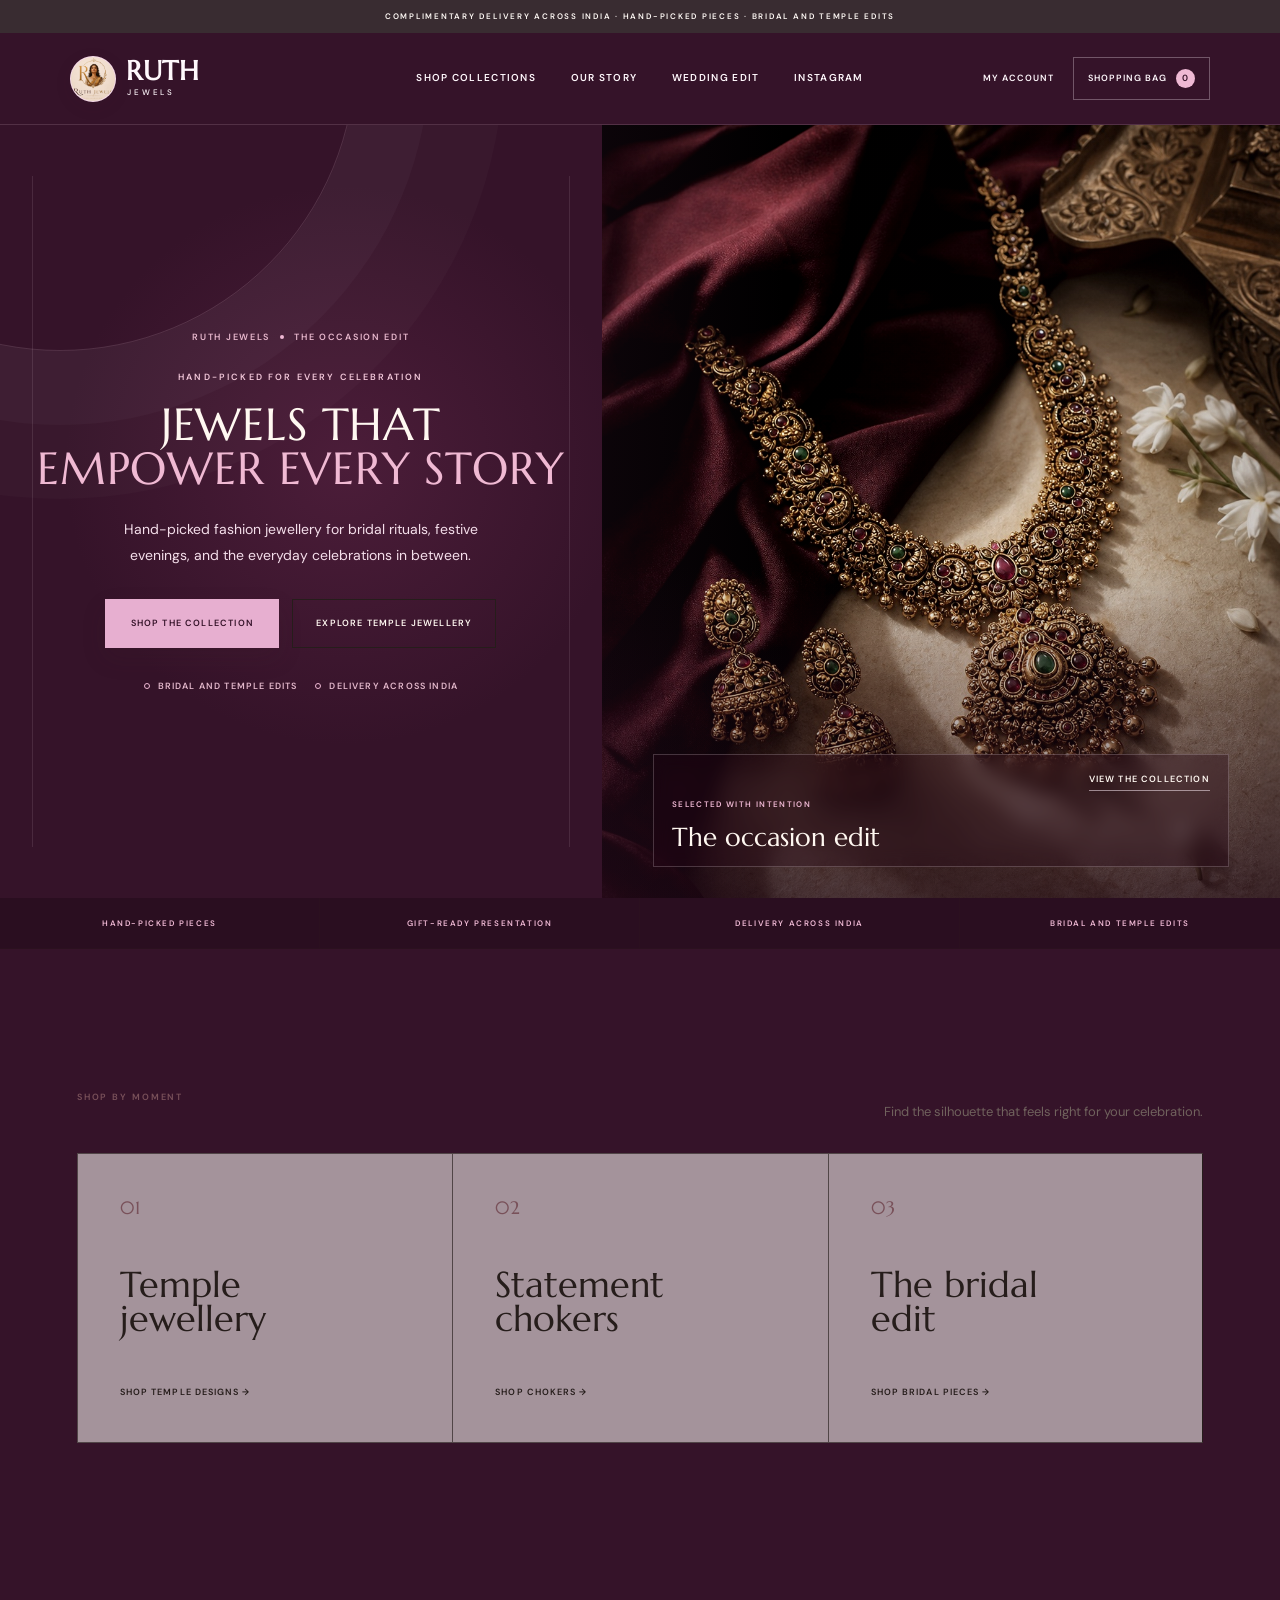
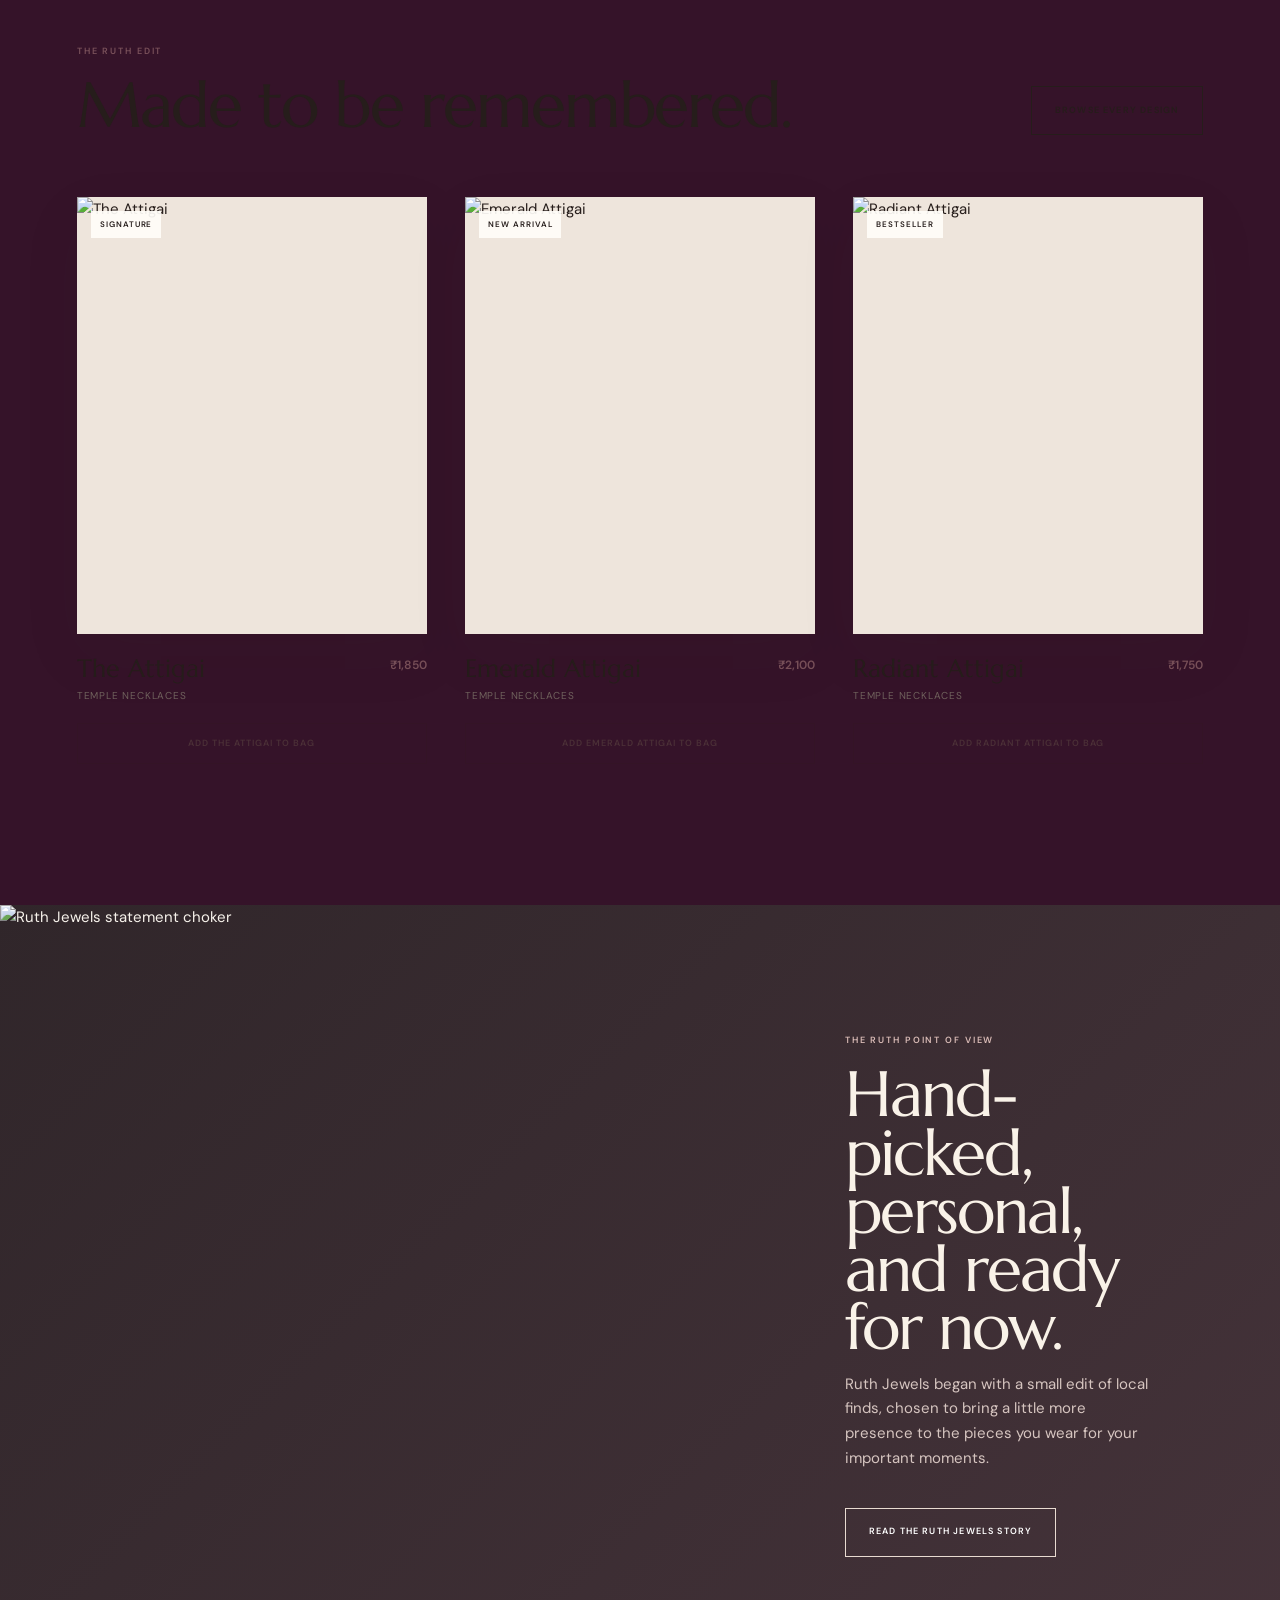
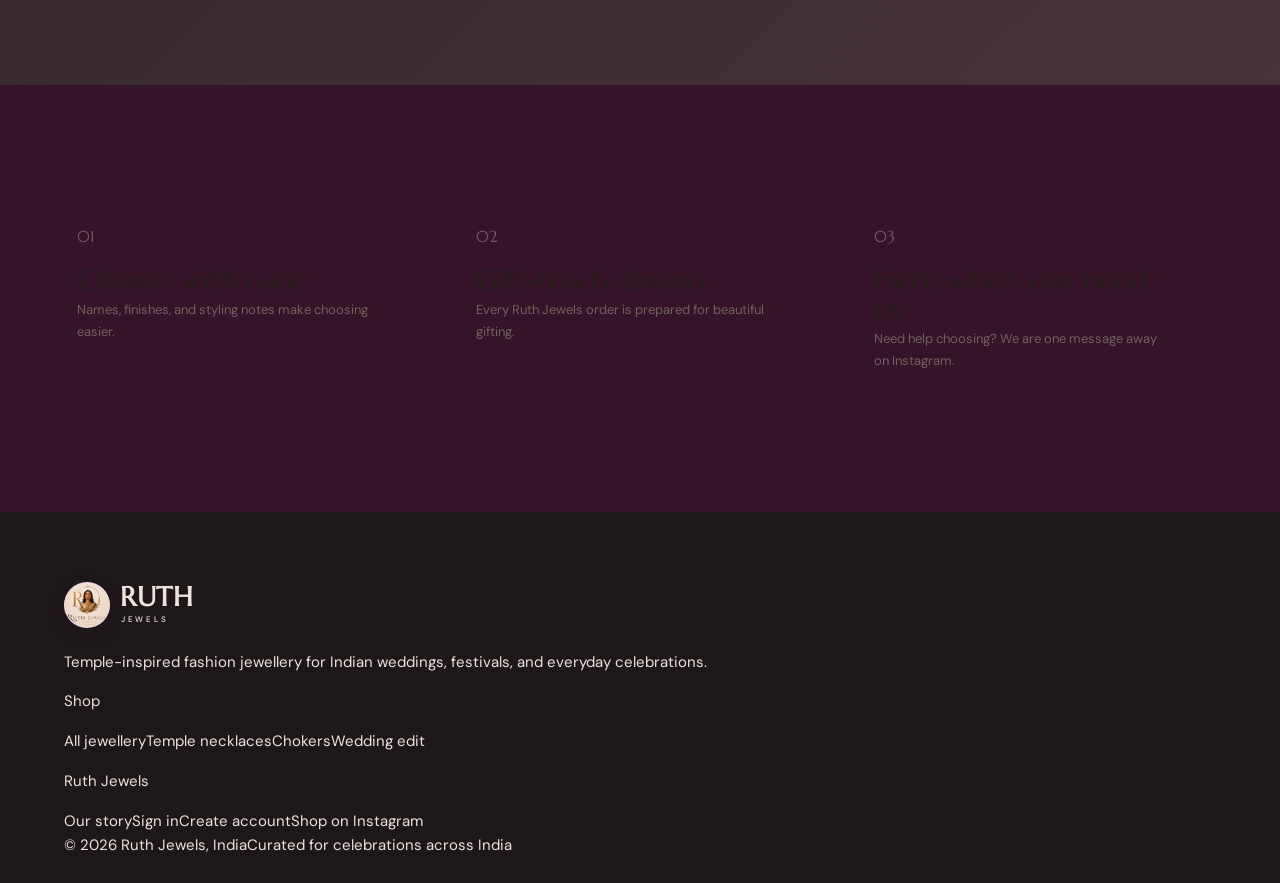
==== commit 740f0a3b: "Redesign Ruth Jewels home hero" ====
--- a/index.html
+++ b/index.html
@@ -11,51 +11,78 @@
     <link rel="preconnect" href="https://fonts.gstatic.com" crossorigin>
     <link href="https://fonts.googleapis.com/css2?family=Marcellus&family=DM+Sans:wght@400;500;600&display=swap" rel="stylesheet">
     <link rel="stylesheet" href="styles.css?v=berry-font-1">
-    <style>
-      body.home-merged .site-header { background:#351329; color:#fff8fc; }
-      body.home-merged .brand-emblem { border-color:rgba(255,228,242,.3); background:#f3d7e5; }
-      body.home-merged .bag-link { border-color:rgba(255,240,249,.28); }
+    <style>
+      body.home-merged { background:#351329; }
+      body.home-merged .site-header { position:relative; z-index:5; background:#351329; color:#fff8fc; border-bottom:1px solid rgba(255,228,242,.14); }
+      body.home-merged .brand-emblem { border-color:rgba(255,228,242,.32); background:#f3d7e5; }
+      body.home-merged .bag-link { border-color:rgba(255,240,249,.3); }
       body.home-merged .bag-count { background:#efb9d4; color:#351329; }
-      body.home-merged .hero { grid-template-columns:.92fr 1.08fr; min-height:calc(100svh - 127px); background:#351329; }
-      body.home-merged .hero:before { border-color:rgba(255,255,255,.11); box-shadow:0 0 0 65px rgba(255,255,255,.018),0 0 0 130px rgba(255,255,255,.012); }
-      body.home-merged .hero-copy { justify-self:center; max-width:700px; padding:clamp(62px,9vw,132px) clamp(27px,5vw,82px); color:#fff8f1; text-align:center; }
-      body.home-merged .hero-copy>.eyebrow { justify-content:center; color:#e6bac4; letter-spacing:.2em; }
-      body.home-merged .hero-copy>.eyebrow:before,body.home-merged .hero-copy>.eyebrow:after { display:none; }
-      body.home-merged .hero h1 { max-width:560px; margin:0 auto; color:#fff8f1; font-size:clamp(27px,2.95vw,39px); font-weight:400; line-height:.96; letter-spacing:.025em; text-align:center; text-shadow:none; }
-      body.home-merged .hero-intro { max-width:410px; margin:25px auto 0; color:#f3dce7; font-size:14px; line-height:1.9; text-align:center; }
-      body.home-merged .hero-actions { justify-content:center; margin-top:30px; }
-      body.home-merged .hero-copy:after { left:50%; bottom:34px; width:58px; background:#efb9d4; opacity:.68; transform:translateX(-50%); }
-      body.home-merged .hero-image--campaign { background:#5c2648; }
-      body.home-merged .hero-image--campaign:after { background:rgba(40,8,23,.32); }
-      body.home-merged .hero-image-caption { left:clamp(24px,4vw,54px); right:clamp(24px,4vw,54px); bottom:34px; }
+
+      body.home-merged .hero { position:relative; isolation:isolate; overflow:hidden; grid-template-columns:minmax(0,.94fr) minmax(0,1.06fr); min-height:calc(100svh - 127px); background:#351329; }
+      body.home-merged .hero:before { width:590px; height:590px; top:-366px; left:-236px; border-color:rgba(255,228,242,.14); box-shadow:0 0 0 74px rgba(255,228,242,.027),0 0 0 148px rgba(255,228,242,.018); }
+      body.home-merged .hero:after { content:""; position:absolute; z-index:-1; inset:0 auto 0 0; width:56%; background:radial-gradient(circle at 48% 44%,rgba(123,50,91,.32),transparent 49%); pointer-events:none; }
+
+      body.home-merged .hero-copy { position:relative; z-index:2; display:flex; flex-direction:column; align-items:center; justify-content:center; justify-self:stretch; width:auto; max-width:none; min-height:inherit; padding:clamp(64px,8vw,116px) clamp(34px,5.7vw,86px); color:#fff8f1; text-align:center; }
+      body.home-merged .hero-copy:before { content:""; position:absolute; inset:clamp(38px,4vw,62px) clamp(20px,2.5vw,42px); border:1px solid rgba(255,228,242,.1); border-top:0; border-bottom:0; pointer-events:none; }
+      body.home-merged .hero-copy:after { display:none; }
+      body.home-merged .hero-mark { display:flex; align-items:center; gap:10px; margin:0 0 25px; color:#e9b9ce; font-size:9px; font-weight:600; letter-spacing:.19em; text-transform:uppercase; }
+      body.home-merged .hero-mark i { width:4px; height:4px; border-radius:50%; background:#efb9d4; }
+      body.home-merged .hero-copy>.eyebrow { justify-content:center; margin:0 0 18px; color:#f2c7d9; letter-spacing:.24em; }
+      body.home-merged .hero-copy>.eyebrow:before, body.home-merged .hero-copy>.eyebrow:after { display:none; }
+      body.home-merged .hero h1 { max-width:620px; margin:0; color:#fff8f1; font-size:clamp(31px,3.55vw,48px); font-weight:400; line-height:.98; letter-spacing:.018em; text-align:center; text-shadow:none; }
+      body.home-merged .hero h1 span { display:block; white-space:nowrap; }
+      body.home-merged .hero h1 span:last-child { color:#f0b9d3; }
+      body.home-merged .hero-intro { max-width:414px; margin:24px auto 0; color:#f5dfeb; font-size:14px; line-height:1.9; text-align:center; }
+      body.home-merged .hero-actions { justify-content:center; gap:13px; margin-top:30px; }
+      body.home-merged .hero-actions .button { min-width:174px; }
+      body.home-merged .hero-proof { display:flex; flex-wrap:wrap; justify-content:center; gap:10px 18px; margin-top:31px; color:#e3b8cb; font-size:9px; font-weight:600; letter-spacing:.13em; text-transform:uppercase; }
+      body.home-merged .hero-proof span { display:inline-flex; align-items:center; gap:8px; }
+      body.home-merged .hero-proof span:before { content:""; width:4px; height:4px; border:1px solid #efb9d4; border-radius:50%; }
+
+      body.home-merged .hero-image--campaign { background:#4e1c3c; }
+      body.home-merged .hero-image--campaign:before { content:""; position:absolute; z-index:1; inset:0; background:linear-gradient(90deg,rgba(53,19,41,.22),transparent 27%,rgba(22,5,15,.07)); pointer-events:none; }
+      body.home-merged .hero-image--campaign:after { background:linear-gradient(0deg,rgba(31,7,21,.68),transparent 43%); }
+      body.home-merged .hero-image--campaign img { filter:saturate(.82) contrast(1.04); transform:scale(1.025); transform-origin:center; }
+      body.home-merged .hero-image-caption { z-index:2; display:grid; grid-template-columns:1fr auto; gap:7px 24px; align-items:end; left:clamp(26px,4vw,58px); right:clamp(26px,4vw,58px); bottom:31px; padding:17px 18px 16px; border:1px solid rgba(255,238,247,.2); background:rgba(38,7,25,.34); backdrop-filter:blur(9px); }
+      body.home-merged .hero-image-caption span { grid-column:1/-1; color:#efb9d4; font-size:8px; font-weight:600; letter-spacing:.17em; text-transform:uppercase; }
+      body.home-merged .hero-image-caption strong { color:#fff8f1; font:400 clamp(22px,2vw,31px)/1.04 var(--serif); }
+      body.home-merged .hero-image-caption a { padding-bottom:4px; border-bottom:1px solid rgba(255,238,247,.52); color:#fff8f1; font-size:9px; font-weight:600; letter-spacing:.13em; text-transform:uppercase; white-space:nowrap; }
       body.home-merged .button--primary { background:#e7afd0; color:#351329; }
       body.home-merged .button--primary:hover { background:#fff2f9; color:#351329; }
       body.home-merged .market-strip { background:#2a0e20; }
       body.home-merged .market-strip span { color:#efb9d4; }
-      @media (max-width:800px) {
-        body.home-merged .hero { grid-template-columns:1fr; min-height:700px; }
-        body.home-merged .hero-copy { padding:72px 27px 92px; }
-        body.home-merged .hero h1 { font-size:clamp(28px,7vw,46px); }
-        body.home-merged .hero-image { position:absolute; inset:0; opacity:.42; }
-        body.home-merged .hero-image-caption { display:none; }
-        body.home-merged .hero-copy { z-index:3; }
-      }
+
+      @media (max-width:800px) {
+        body.home-merged .hero { display:block; min-height:680px; }
+        body.home-merged .hero:after { width:100%; background:linear-gradient(180deg,rgba(53,19,41,.74),rgba(53,19,41,.88)); }
+        body.home-merged .hero-copy { min-height:680px; padding:72px 20px 60px; }
+        body.home-merged .hero-copy:before { inset:28px 15px; }
+        body.home-merged .hero h1 { font-size:clamp(23px,7.25vw,34px); }
+        body.home-merged .hero-intro { max-width:355px; font-size:13px; }
+        body.home-merged .hero-actions { width:100%; flex-direction:column; align-items:stretch; max-width:290px; }
+        body.home-merged .hero-actions .button { width:100%; }
+        body.home-merged .hero-proof { max-width:310px; }
+        body.home-merged .hero-image { position:absolute; inset:0; opacity:.46; }
+        body.home-merged .hero-image-caption { display:none; }
+      }
     </style>
   </head>
   <body class="home-dark home-merged">
-    <div class="announcement">Complimentary delivery across India &nbsp;Â·&nbsp; Hand-picked pieces &nbsp;Â·&nbsp; Bridal and temple edits</div>
+    <div class="announcement">Complimentary delivery across India &middot; Hand-picked pieces &middot; Bridal and temple edits</div>
     <header class="site-header" data-header></header>
     <main>
       <section class="hero">
         <div class="hero-copy">
-          <p class="eyebrow reveal">A considered jewellery edit</p>
-          <h1 class="reveal">JEWELS THAT<br>EMPOWER EVERY STORY</h1>
-          <p class="hero-intro reveal">Hand-picked fashion jewellery for bridal rituals, festive evenings, and the everyday celebrations in between.</p>
-          <div class="hero-actions reveal"><a class="button button--primary" href="collections.html">Shop the collection</a><a class="button button--secondary" href="collections.html?category=Temple+Necklaces">Explore temple jewellery</a></div>
+          <p class="hero-mark reveal">Ruth Jewels <i aria-hidden="true"></i> The occasion edit</p>
+          <p class="eyebrow reveal">Hand-picked for every celebration</p>
+          <h1 class="reveal"><span>JEWELS THAT</span><span>EMPOWER EVERY STORY</span></h1>
+          <p class="hero-intro reveal">Hand-picked fashion jewellery for bridal rituals, festive evenings, and the everyday celebrations in between.</p>
+          <div class="hero-actions reveal"><a class="button button--primary" href="collections.html">Shop the collection</a><a class="button button--secondary" href="collections.html?category=Temple+Necklaces">Explore temple jewellery</a></div>
+          <div class="hero-proof reveal"><span>Bridal and temple edits</span><span>Delivery across India</span></div>
         </div>
         <div class="hero-image hero-image--campaign reveal">
           <img src="assets/ruth-jewels-editorial-hero.jpg" alt="Ruth Jewels fashion jewellery arranged for the celebration edit">
-          <div class="hero-image-caption"><span>Hand-picked for your occasion</span><strong>The celebration edit</strong><a href="collections.html">Discover the collection</a></div>
+          <div class="hero-image-caption"><span>Selected with intention</span><strong>The occasion edit</strong><a href="collections.html">View the collection</a></div>
         </div>
       </section>
 
@@ -66,9 +93,9 @@
       <section class="collection-links section-shell reveal">
         <div class="section-kicker"><p class="eyebrow">Shop by moment</p><p>Find the silhouette that feels right for your celebration.</p></div>
         <div class="collection-link-grid">
-          <a href="collections.html?category=Temple+Necklaces" class="collection-link"><span>01</span><strong>Temple jewellery</strong><em>Shop temple designs â†’</em></a>
-          <a href="collections.html?category=Chokers" class="collection-link"><span>02</span><strong>Statement chokers</strong><em>Shop chokers â†’</em></a>
-          <a href="collections.html?category=Wedding+Edit" class="collection-link"><span>03</span><strong>The bridal edit</strong><em>Shop bridal pieces â†’</em></a>
+          <a href="collections.html?category=Temple+Necklaces" class="collection-link"><span>01</span><strong>Temple jewellery</strong><em>Shop temple designs &rarr;</em></a>
+          <a href="collections.html?category=Chokers" class="collection-link"><span>02</span><strong>Statement chokers</strong><em>Shop chokers &rarr;</em></a>
+          <a href="collections.html?category=Wedding+Edit" class="collection-link"><span>03</span><strong>The bridal edit</strong><em>Shop bridal pieces &rarr;</em></a>
         </div>
       </section>
 
